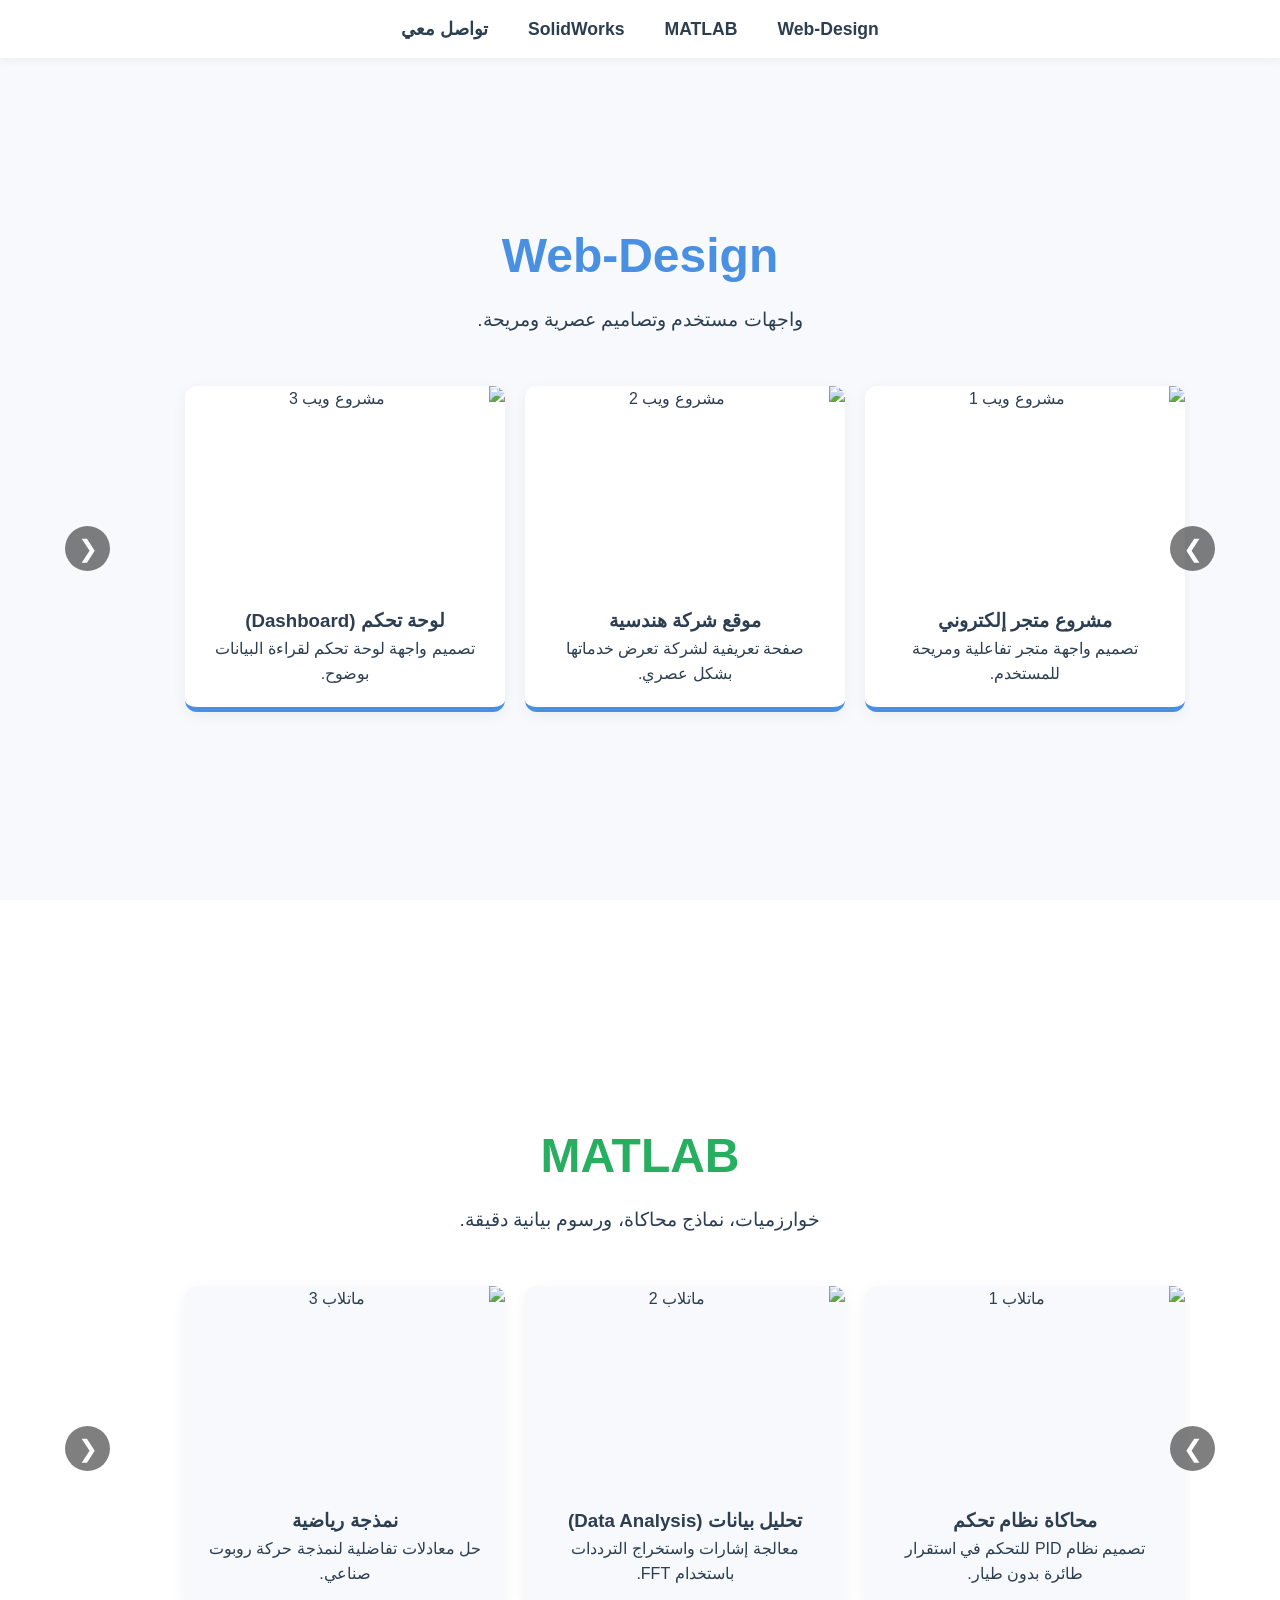
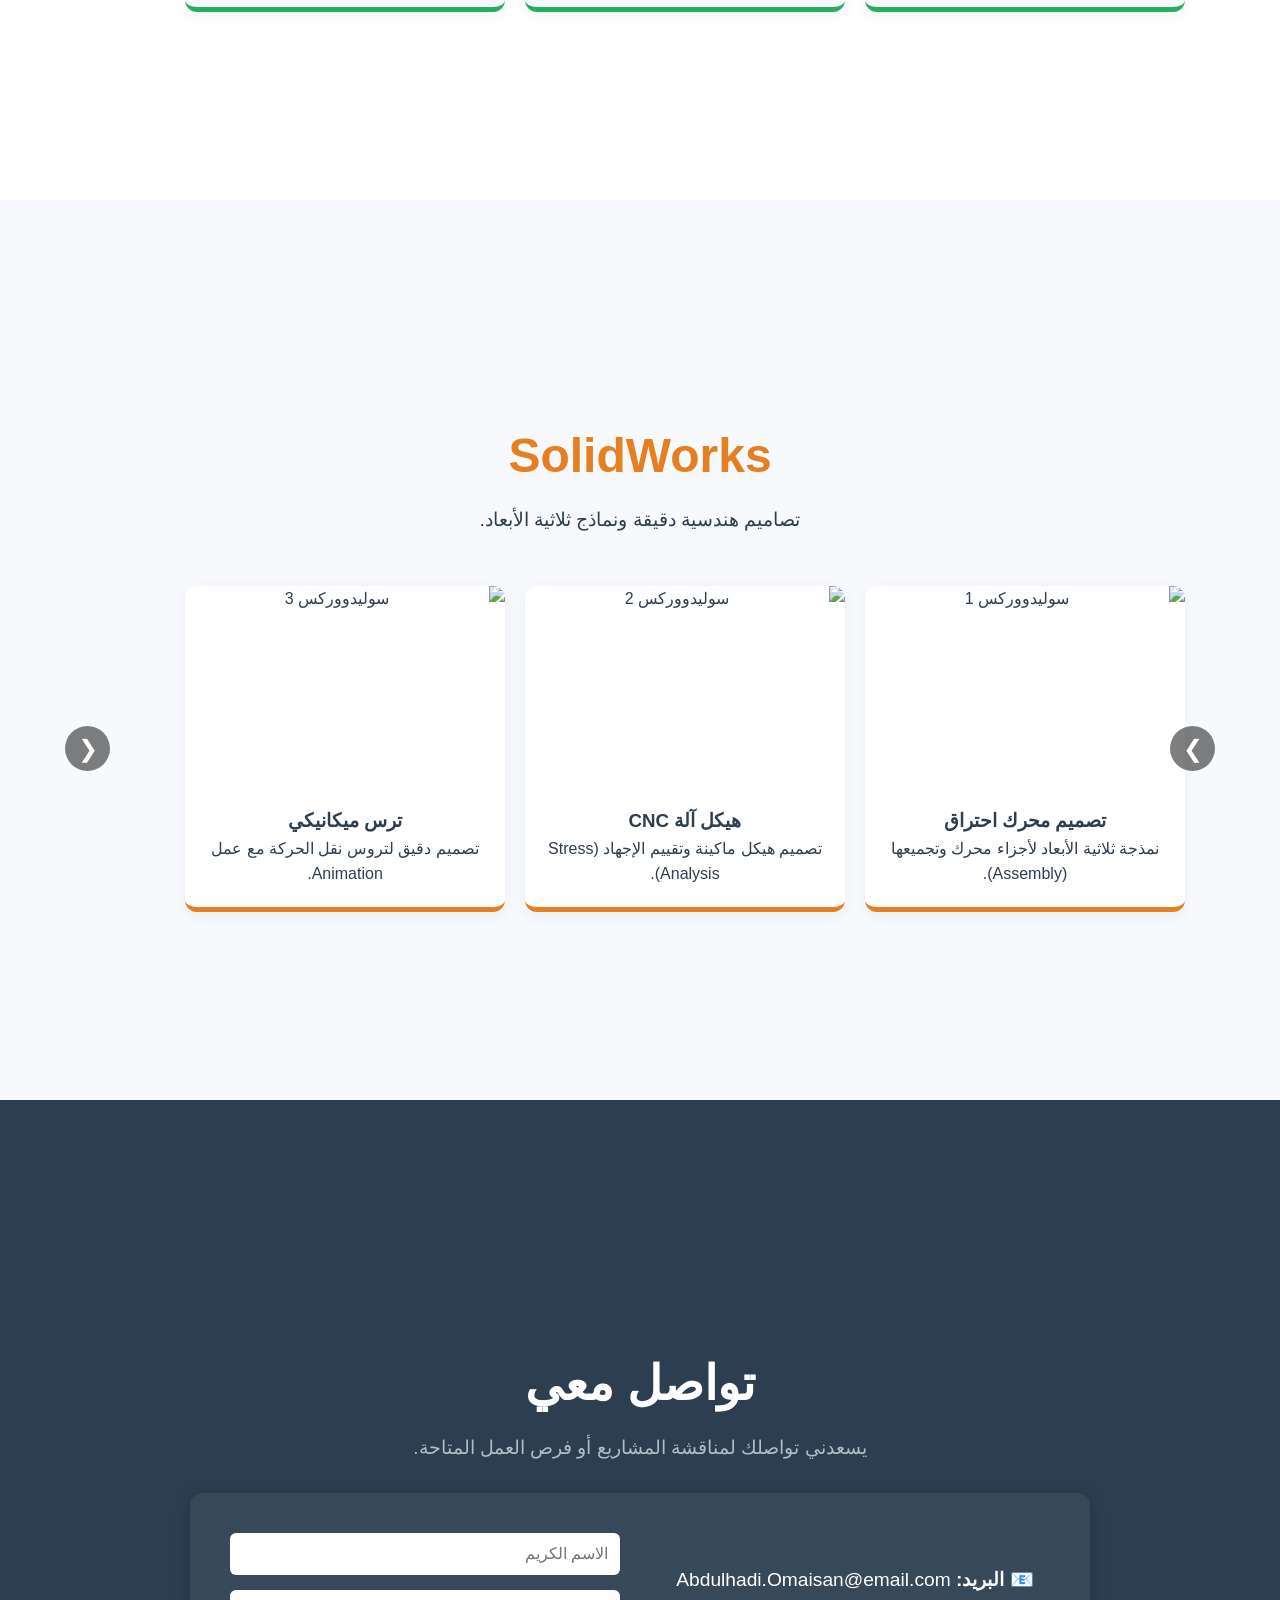
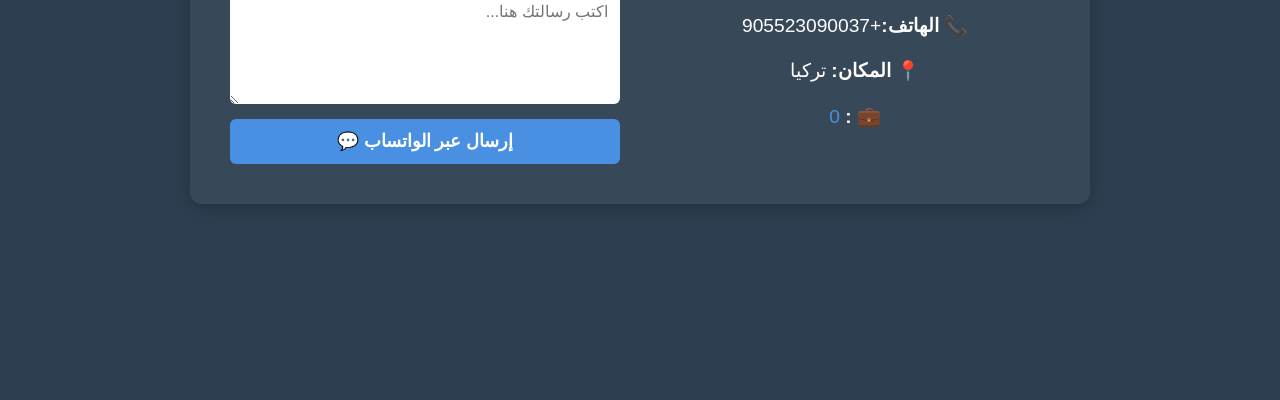
==== index.html @ 1410d6d3 "Update index.html" ====
<!DOCTYPE html>
<html lang="ar" dir="rtl">
<head>
    <meta charset="UTF-8">
    <meta name="viewport" content="width=device-width, initial-scale=1.0">
    <title> Eng.Abdlhadi Omaisan | Portfolio</title>
    <link rel="stylesheet" href="style.css">
</head>
<body>

    <nav>
        <a href="#web-design">Web-Design</a>
        <a href="#matlab">MATLAB</a>
        <a href="#solidworks">SolidWorks</a>
        <a href="#contact">تواصل معي</a>
    </nav>

    <section id="web-design">
        <h2>Web-Design</h2>
        <p class="desc">واجهات مستخدم وتصاميم عصرية ومريحة.</p>
        
        <div class="carousel-wrapper">
            <button class="nav-btn prev-btn">&#10095;</button>
            <div class="carousel-track">
                <div class="card">
                    <img src="https://via.placeholder.com/400x300/4A90E2/FFFFFF?text=Web+Project+1" alt="مشروع ويب 1">
                    <div class="card-content">
                        <h3>مشروع متجر إلكتروني</h3>
                        <p>تصميم واجهة متجر تفاعلية ومريحة للمستخدم.</p>
                    </div>
                </div>
                <div class="card">
                    <img src="https://via.placeholder.com/400x300/4A90E2/FFFFFF?text=Web+Project+2" alt="مشروع ويب 2">
                    <div class="card-content">
                        <h3>موقع شركة هندسية</h3>
                        <p>صفحة تعريفية لشركة تعرض خدماتها بشكل عصري.</p>
                    </div>
                </div>
                <div class="card">
                    <img src="https://via.placeholder.com/400x300/4A90E2/FFFFFF?text=Web+Project+3" alt="مشروع ويب 3">
                    <div class="card-content">
                        <h3>لوحة تحكم (Dashboard)</h3>
                        <p>تصميم واجهة لوحة تحكم لقراءة البيانات بوضوح.</p>
                    </div>
                </div>
            </div>
            <button class="nav-btn next-btn">&#10094;</button>
        </div>
    </section>

    <section id="matlab">
        <h2>MATLAB</h2>
        <p class="desc">خوارزميات، نماذج محاكاة، ورسوم بيانية دقيقة.</p>
        
        <div class="carousel-wrapper">
            <button class="nav-btn prev-btn">&#10095;</button>
            <div class="carousel-track">
                <div class="card">
                    <img src="https://via.placeholder.com/400x300/27AE60/FFFFFF?text=MATLAB+1" alt="ماتلاب 1">
                    <div class="card-content">
                        <h3>محاكاة نظام تحكم</h3>
                        <p>تصميم نظام PID للتحكم في استقرار طائرة بدون طيار.</p>
                    </div>
                </div>
                <div class="card">
                    <img src="https://via.placeholder.com/400x300/27AE60/FFFFFF?text=MATLAB+2" alt="ماتلاب 2">
                    <div class="card-content">
                        <h3>تحليل بيانات (Data Analysis)</h3>
                        <p>معالجة إشارات واستخراج الترددات باستخدام FFT.</p>
                    </div>
                </div>
                <div class="card">
                    <img src="https://via.placeholder.com/400x300/27AE60/FFFFFF?text=MATLAB+3" alt="ماتلاب 3">
                    <div class="card-content">
                        <h3>نمذجة رياضية</h3>
                        <p>حل معادلات تفاضلية لنمذجة حركة روبوت صناعي.</p>
                    </div>
                </div>
            </div>
            <button class="nav-btn next-btn">&#10094;</button>
        </div>
    </section>

    <section id="solidworks">
        <h2>SolidWorks</h2>
        <p class="desc">تصاميم هندسية دقيقة ونماذج ثلاثية الأبعاد.</p>
        
        <div class="carousel-wrapper">
            <button class="nav-btn prev-btn">&#10095;</button>
            <div class="carousel-track">
                <div class="card">
                    <img src="https://via.placeholder.com/400x300/E67E22/FFFFFF?text=SolidWorks+1" alt="سوليدووركس 1">
                    <div class="card-content">
                        <h3>تصميم محرك احتراق</h3>
                        <p>نمذجة ثلاثية الأبعاد لأجزاء محرك وتجميعها (Assembly).</p>
                    </div>
                </div>
                <div class="card">
                    <img src="https://via.placeholder.com/400x300/E67E22/FFFFFF?text=SolidWorks+2" alt="سوليدووركس 2">
                    <div class="card-content">
                        <h3>هيكل آلة CNC</h3>
                        <p>تصميم هيكل ماكينة وتقييم الإجهاد (Stress Analysis).</p>
                    </div>
                </div>
                <div class="card">
                    <img src="https://via.placeholder.com/400x300/E67E22/FFFFFF?text=SolidWorks+3" alt="سوليدووركس 3">
                    <div class="card-content">
                        <h3>ترس ميكانيكي</h3>
                        <p>تصميم دقيق لتروس نقل الحركة مع عمل Animation.</p>
                    </div>
                </div>
            </div>
            <button class="nav-btn next-btn">&#10094;</button>
        </div>
    </section>

    <section id="contact">
        <h2>تواصل معي</h2>
        <p class="desc">يسعدني تواصلك لمناقشة المشاريع أو فرص العمل المتاحة.</p>
        
        <div class="contact-container">
            <div class="contact-info">
                <p>📧 <strong>البريد:</strong> Abdulhadi.Omaisan@email.com</p>
                <p>📞 <strong>الهاتف:</strong>+905523090037</p>
                <p>📍 <strong>المكان:</strong> تركيا </p>
                <p>💼 <strong> :</strong> <a href="#" style="color: #4A90E2; text-decoration: none;"> 0</a></p>
            </div>
    
            <form class="contact-form" id="whatsapp-form">
    <input type="text" id="sender-name" placeholder="الاسم الكريم" required>
    <textarea id="sender-message" placeholder="اكتب رسالتك هنا..." rows="5" required></textarea>
    <button type="submit">إرسال عبر الواتساب 💬</button>
</form>
            
        </div>
    </section>

    <script src="script.js"></script>
</body>
</html>
---- style.css ----
/* =========================================
   1. الألوان والإعدادات الأساسية
   ========================================= */
   :root {
    --bg-color: #F7F9FC;
    --text-color: #2C3E50;
    --web-color: #4A90E2;
    --matlab-color: #27AE60;
    --solid-color: #E67E22;
}

* {
    box-sizing: border-box;
    margin: 0;
    padding: 0;
    scroll-behavior: smooth;
}

body {
    font-family: 'Segoe UI', Tahoma, Geneva, Verdana, sans-serif;
    background-color: var(--bg-color);
    color: var(--text-color);
    line-height: 1.6;
}

/* =========================================
   2. شريط التنقل (Navigation)
   ========================================= */
nav {
    position: fixed;
    top: 0;
    width: 100%;
    background-color: #ffffff;
    box-shadow: 0 2px 10px rgba(0,0,0,0.05);
    display: flex;
    justify-content: center;
    padding: 15px 0;
    z-index: 1000;
}

nav a {
    text-decoration: none;
    color: var(--text-color);
    margin: 0 20px;
    font-weight: bold;
    font-size: 1.1rem;
    transition: color 0.3s ease;
}

nav a:hover { color: var(--web-color); }

/* =========================================
   3. إعداد الطبقات (Sections)
   ========================================= */
section {
    min-height: 100vh;
    padding: 100px 20px 50px;
    display: flex;
    flex-direction: column;
    align-items: center;
    justify-content: center;
    text-align: center;
}

section p.desc {
    font-size: 1.2rem;
    max-width: 600px;
    margin-bottom: 30px;
}

/* تخصيص ألوان كل طبقة */
#web-design h2 { color: var(--web-color); font-size: 3rem; margin-bottom: 10px;}
#matlab { background-color: #ffffff; } 
#matlab h2 { color: var(--matlab-color); font-size: 3rem; margin-bottom: 10px;}
#solidworks h2 { color: var(--solid-color); font-size: 3rem; margin-bottom: 10px;}

/* =========================================
   4. إعداد شريط التمرير والأسهم (Carousel)
   ========================================= */
.carousel-wrapper {
    position: relative;
    max-width: 1100px;
    width: 100%;
    display: flex;
    align-items: center;
}

.carousel-track {
    display: flex;
    gap: 20px;
    overflow-x: auto;
    scroll-snap-type: x mandatory;
    padding: 20px 5px;
    width: 100%;
    scrollbar-width: none; 
}
.carousel-track::-webkit-scrollbar {
    display: none;
}

.card {
    background: #ffffff;
    border-radius: 12px;
    width: 320px;
    flex: 0 0 auto; 
    scroll-snap-align: center; 
    box-shadow: 0 4px 15px rgba(0,0,0,0.05);
    transition: transform 0.3s ease, box-shadow 0.3s ease;
    overflow: hidden; 
    border-bottom: 5px solid #ccc;
}

.card:hover {
    transform: translateY(-8px);
    box-shadow: 0 8px 25px rgba(0,0,0,0.1);
}

.card img {
    width: 100%;
    height: 200px;
    object-fit: cover; 
    display: block;
}

.card-content {
    padding: 20px;
}

#web-design .card { border-bottom-color: var(--web-color); }
#matlab .card { background-color: var(--bg-color); border-bottom-color: var(--matlab-color); }
#solidworks .card { border-bottom-color: var(--solid-color); }

/* تنسيق أزرار الأسهم */
.nav-btn {
    background-color: rgba(0, 0, 0, 0.5);
    color: white;
    border: none;
    border-radius: 50%;
    width: 45px;
    height: 45px;
    font-size: 1.5rem;
    cursor: pointer;
    position: absolute;
    z-index: 10;
    display: flex;
    justify-content: center;
    align-items: center;
    transition: background 0.3s;
}

.nav-btn:hover { background-color: rgba(0, 0, 0, 0.8); }

.prev-btn { right: -25px; } 
.next-btn { left: -25px; } 

/* =========================================
   5. التجاوب مع الشاشات (Responsive)
   ========================================= */
@media (max-width: 1024px) {
    .prev-btn { right: 0px; }
    .next-btn { left: 0px; }
}

@media (max-width: 767px) {
    nav { padding: 10px 0; flex-wrap: wrap; }
    nav a { margin: 5px 10px; font-size: 0.95rem; }
    section { padding: 110px 15px 40px; }
    h2 { font-size: 2rem !important; }
    .card { width: 280px; } 
    .contact-container {
        padding: 20px;
        gap: 20px;
    }
}

/* =========================================
   6. قسم التواصل (Contact)
   ========================================= */
   #contact {
    background-color: var(--text-color); /* استخدام اللون الكحلي الداكن للخلفية */
    color: #ffffff;
}

#contact h2 {
    color: #ffffff;
    font-size: 3rem;
    margin-bottom: 10px;
}

#contact p.desc {
    color: #B0BEC5; /* لون رمادي فاتح للوصف */
}

.contact-container {
    display: flex;
    gap: 40px;
    max-width: 900px;
    width: 100%;
    background: rgba(255, 255, 255, 0.05); /* شفافية خفيفة تعطي لمسة زجاجية */
    padding: 40px;
    border-radius: 12px;
    flex-wrap: wrap; /* للسماح بالنزول لسطر جديد في الشاشات الصغيرة */
    box-shadow: 0 4px 15px rgba(0,0,0,0.2);
}

.contact-info {
    flex: 1;
    min-width: 250px;
    display: flex;
    flex-direction: column;
    justify-content: center;
    gap: 15px;
    font-size: 1.2rem;
}

.contact-form {
    flex: 1;
    min-width: 280px;
    display: flex;
    flex-direction: column;
    gap: 15px;
}

.contact-form input,
.contact-form textarea {
    width: 100%;
    padding: 12px;
    border: none;
    border-radius: 6px;
    font-family: inherit;
    font-size: 1rem;
    background-color: #ffffff;
    color: var(--text-color);
}

.contact-form input:focus,
.contact-form textarea:focus {
    outline: 2px solid var(--web-color);
}

.contact-form button {
    background-color: var(--web-color);
    color: #fff;
    border: none;
    padding: 12px;
    font-size: 1.1rem;
    font-weight: bold;
    border-radius: 6px;
    cursor: pointer;
    transition: background 0.3s ease, transform 0.2s ease;
}

.contact-form button:hover {
    background-color: #357ABD; /* أزرق أغمق عند التأشير */
    transform: translateY(-2px);
}
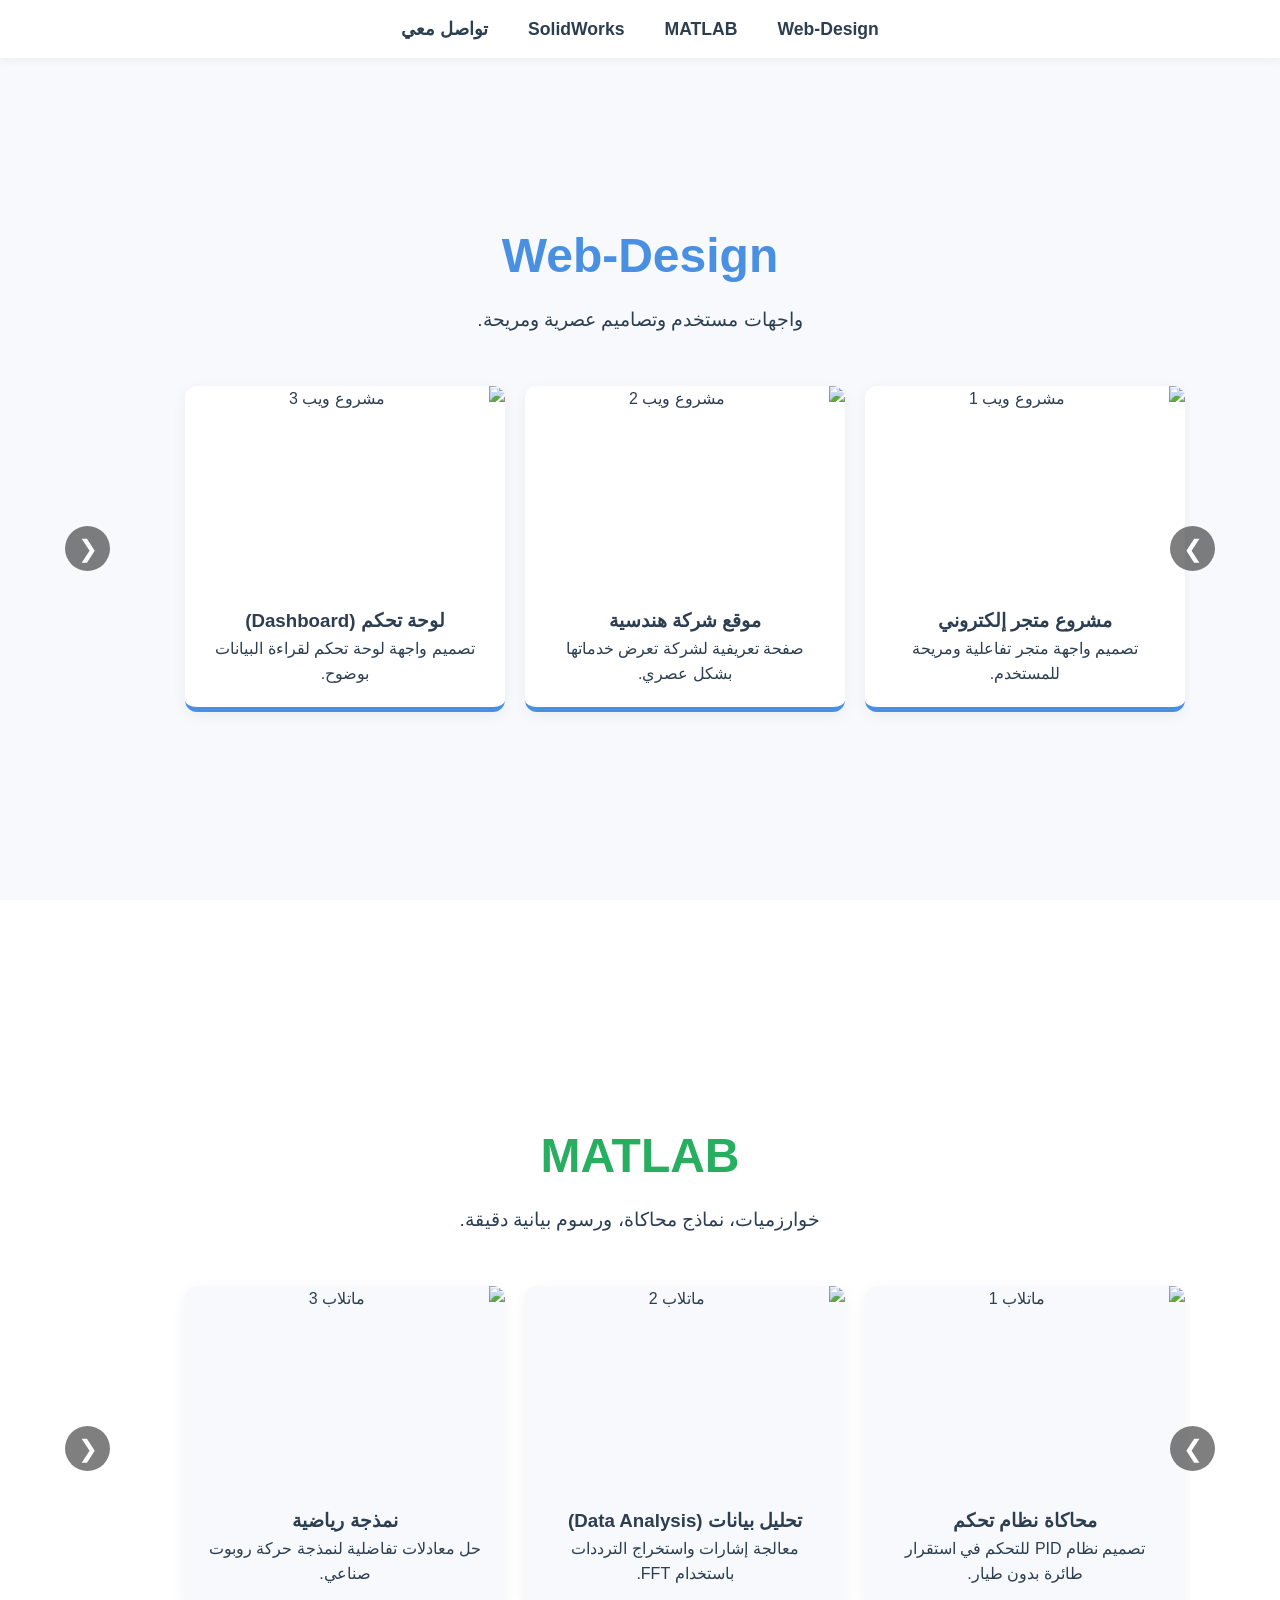
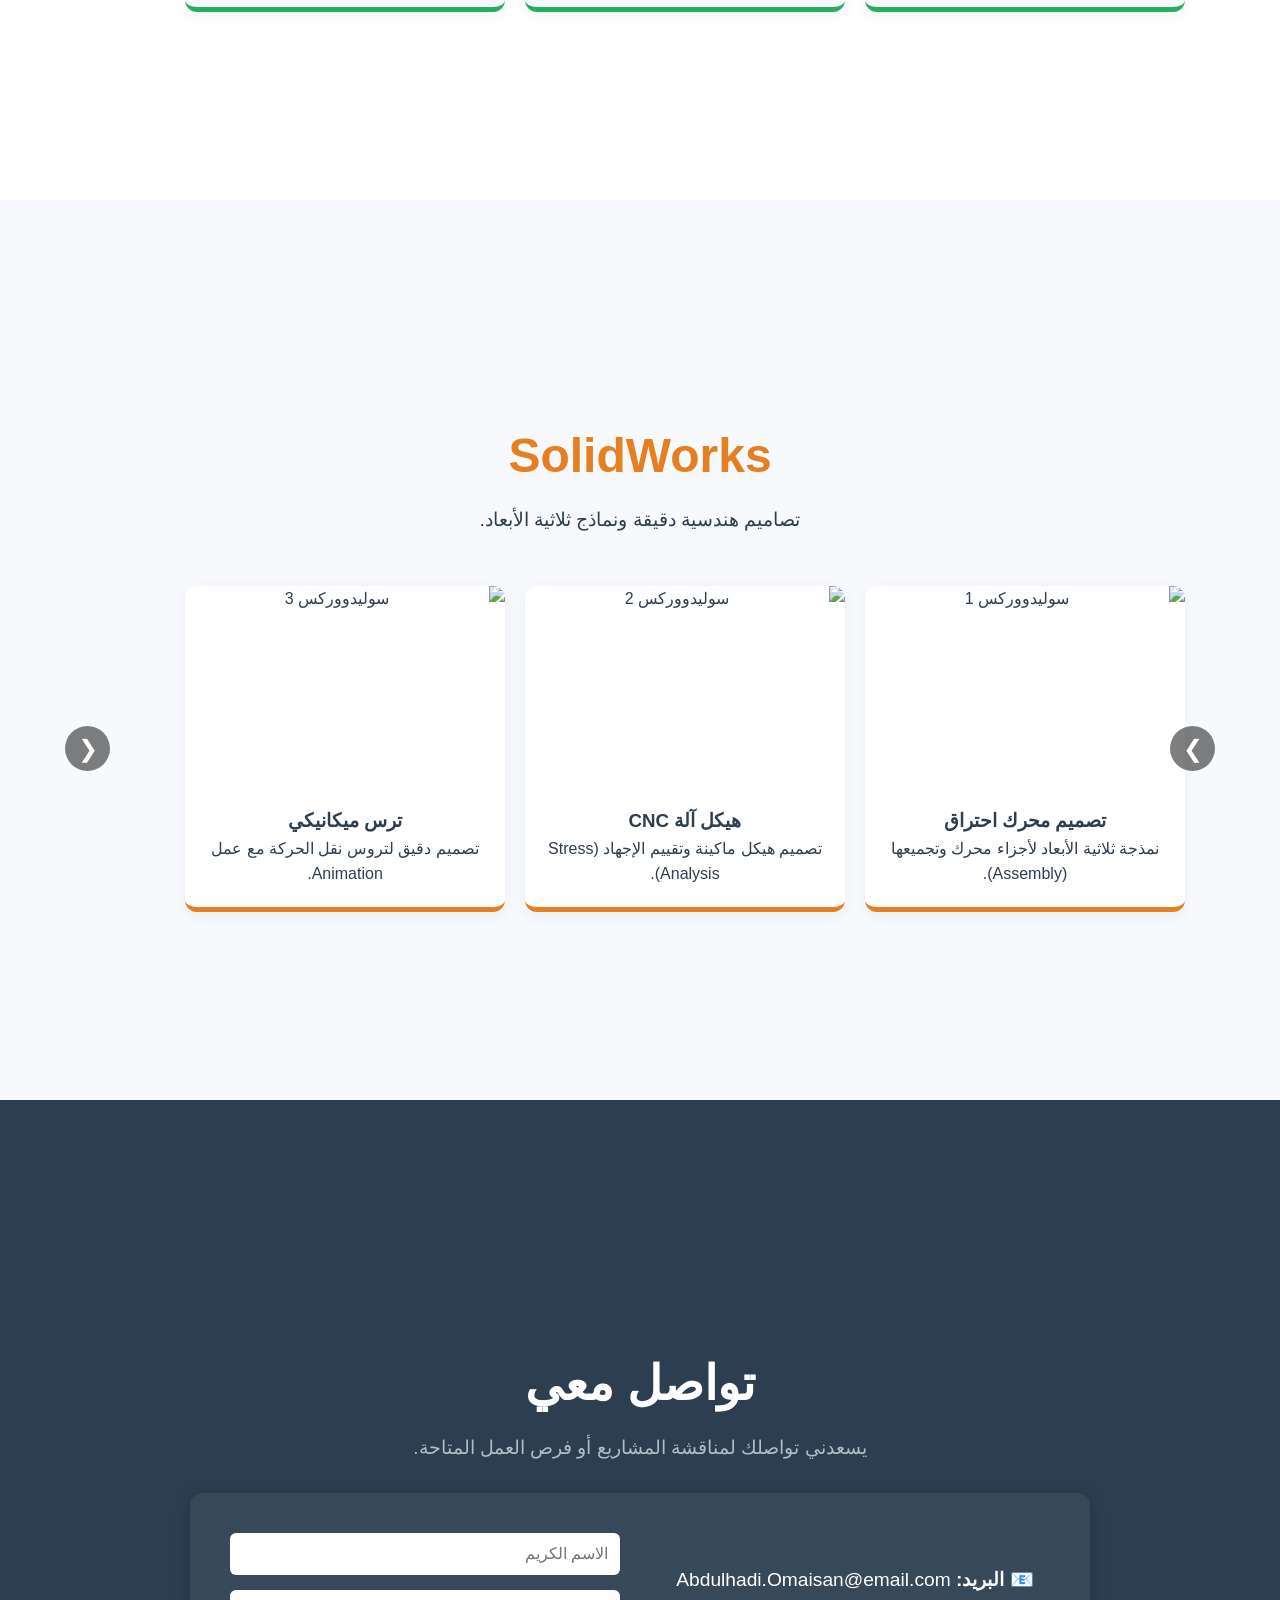
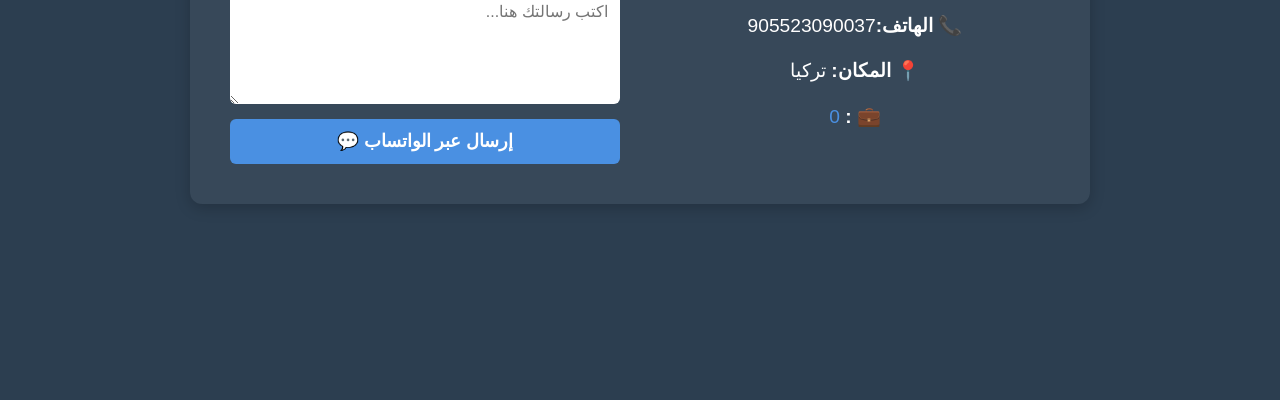
==== commit 573d02fc: "Update index.html" ====
--- a/index.html
+++ b/index.html
@@ -121,7 +121,7 @@
         <div class="contact-container">
             <div class="contact-info">
                 <p>📧 <strong>البريد:</strong> Abdulhadi.Omaisan@email.com</p>
-                <p>📞 <strong>الهاتف:</strong>+905523090037</p>
+                <p>📞 <strong>الهاتف:</strong>905523090037</p>
                 <p>📍 <strong>المكان:</strong> تركيا </p>
                 <p>💼 <strong> :</strong> <a href="#" style="color: #4A90E2; text-decoration: none;"> 0</a></p>
             </div>
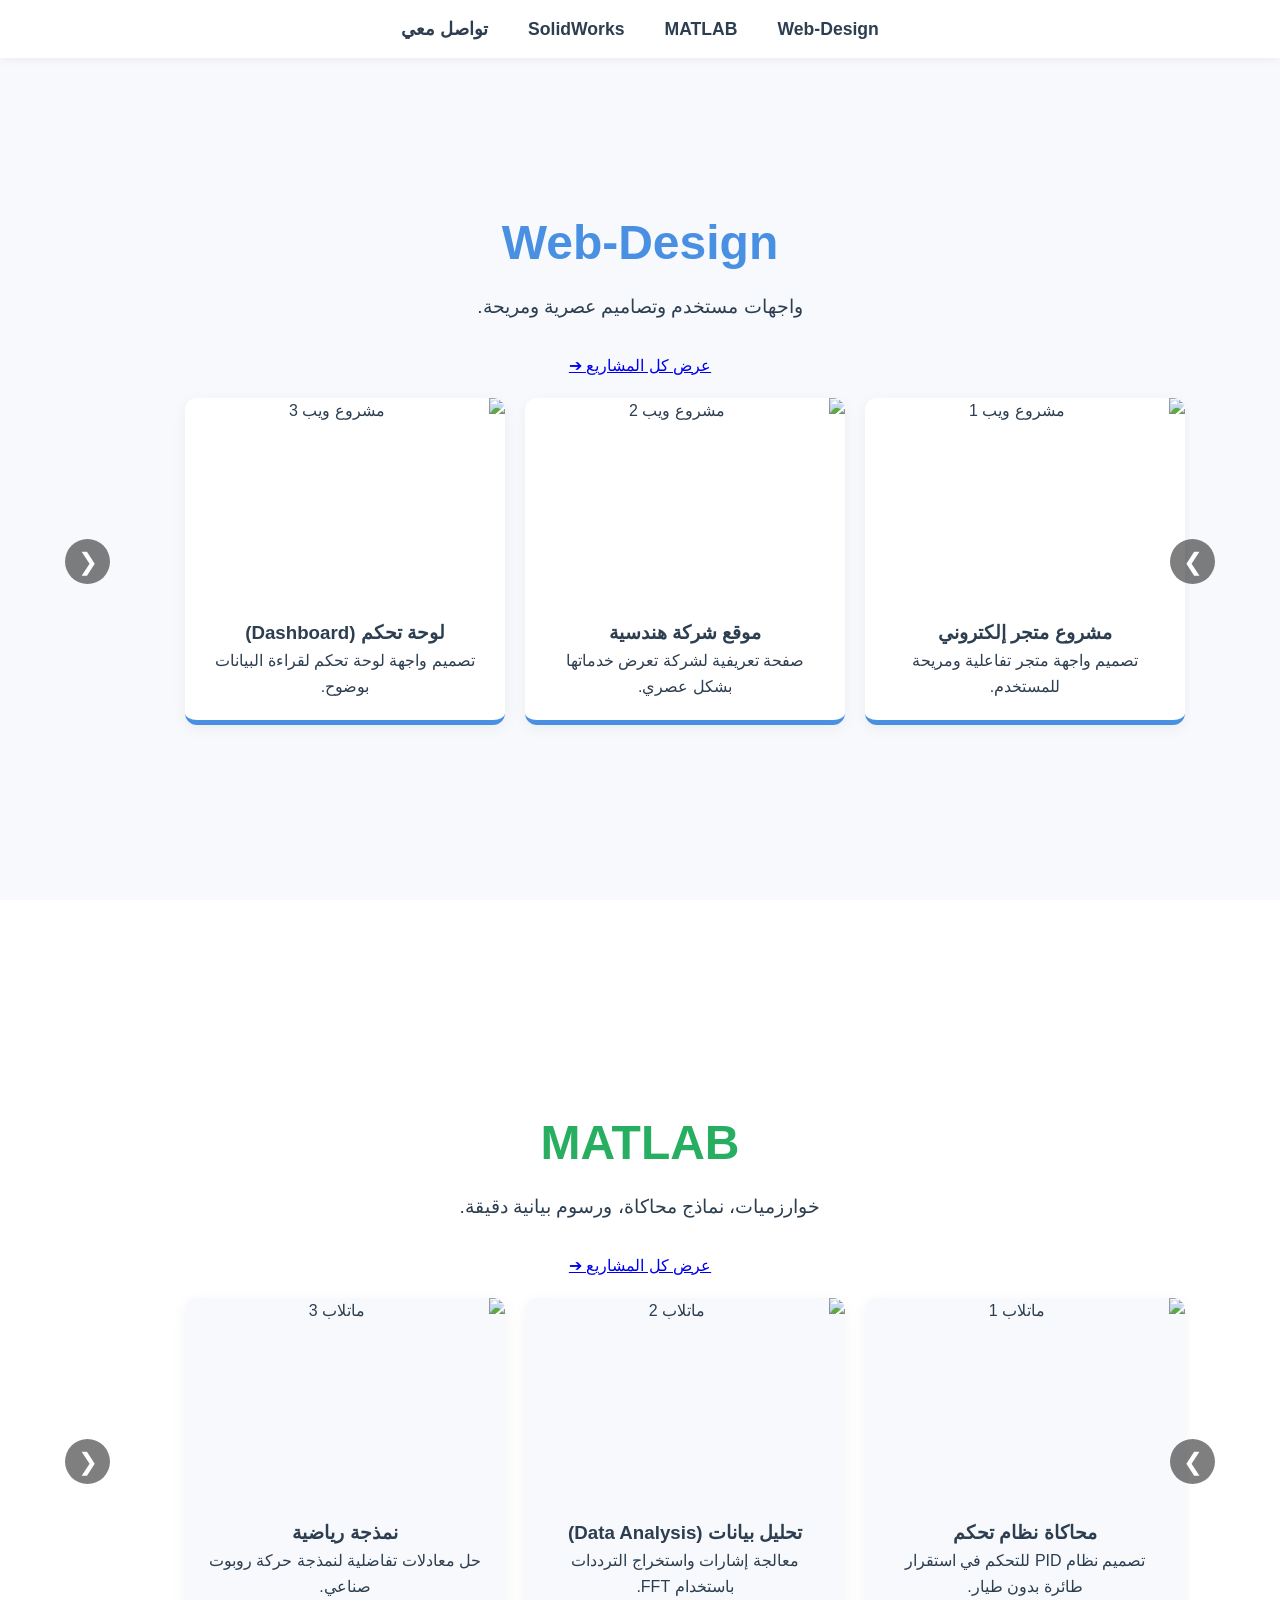
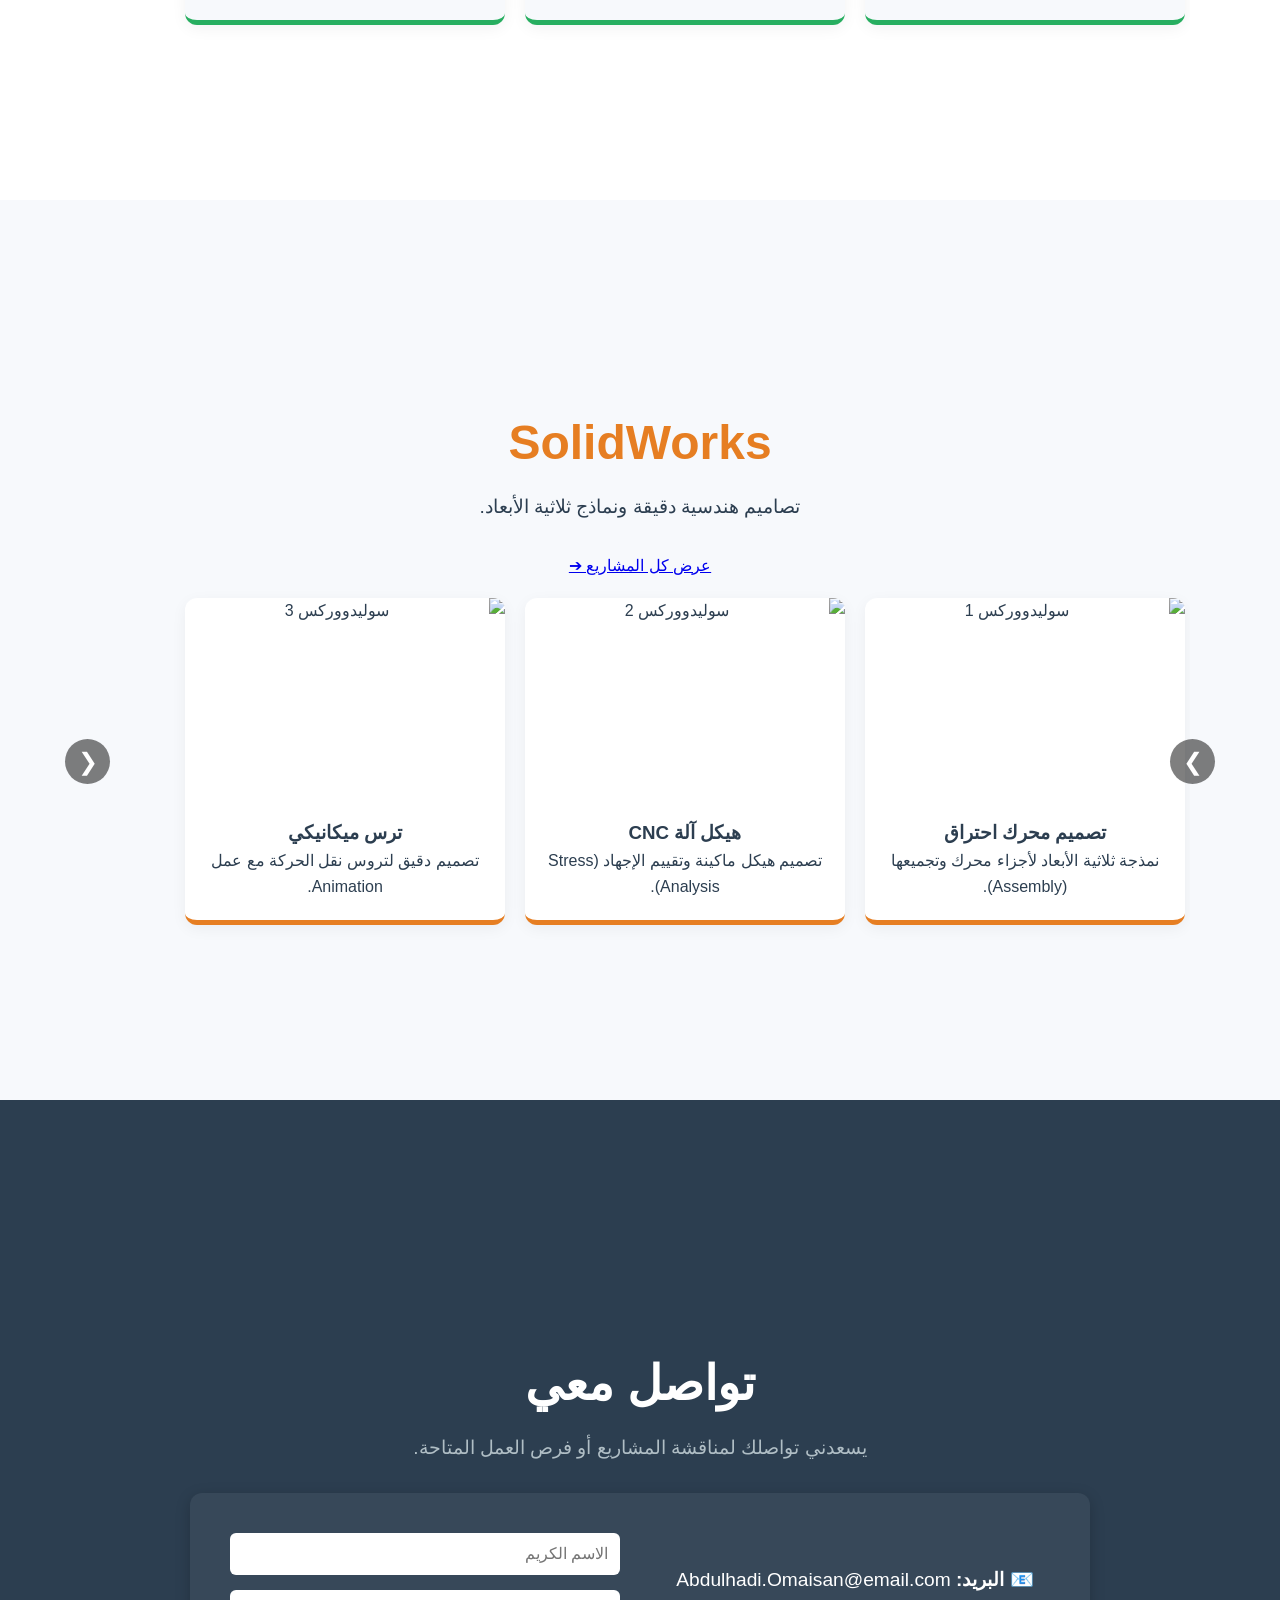
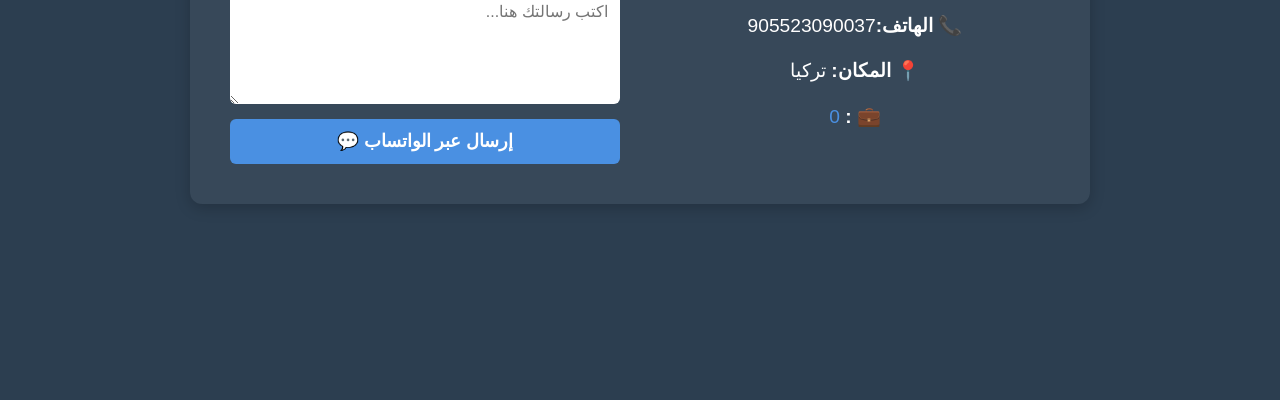
==== commit 77f88f33: "Update index.html" ====
--- a/index.html
+++ b/index.html
@@ -18,6 +18,10 @@
     <section id="web-design">
         <h2>Web-Design</h2>
         <p class="desc">واجهات مستخدم وتصاميم عصرية ومريحة.</p>
+
+        <div class="btn-container">
+            <a href="web-projects.html" class="view-all-btn">عرض كل المشاريع ➔</a>
+        </div>
         
         <div class="carousel-wrapper">
             <button class="nav-btn prev-btn">&#10095;</button>
@@ -51,6 +55,10 @@
     <section id="matlab">
         <h2>MATLAB</h2>
         <p class="desc">خوارزميات، نماذج محاكاة، ورسوم بيانية دقيقة.</p>
+
+        <div class="btn-container">
+            <a href="matlab-projects.html" class="view-all-btn">عرض كل المشاريع ➔</a>
+        </div>
         
         <div class="carousel-wrapper">
             <button class="nav-btn prev-btn">&#10095;</button>
@@ -84,6 +92,10 @@
     <section id="solidworks">
         <h2>SolidWorks</h2>
         <p class="desc">تصاميم هندسية دقيقة ونماذج ثلاثية الأبعاد.</p>
+
+        <div class="btn-container">
+            <a href="solidworks-projects.html" class="view-all-btn">عرض كل المشاريع ➔</a>
+        </div>
         
         <div class="carousel-wrapper">
             <button class="nav-btn prev-btn">&#10095;</button>
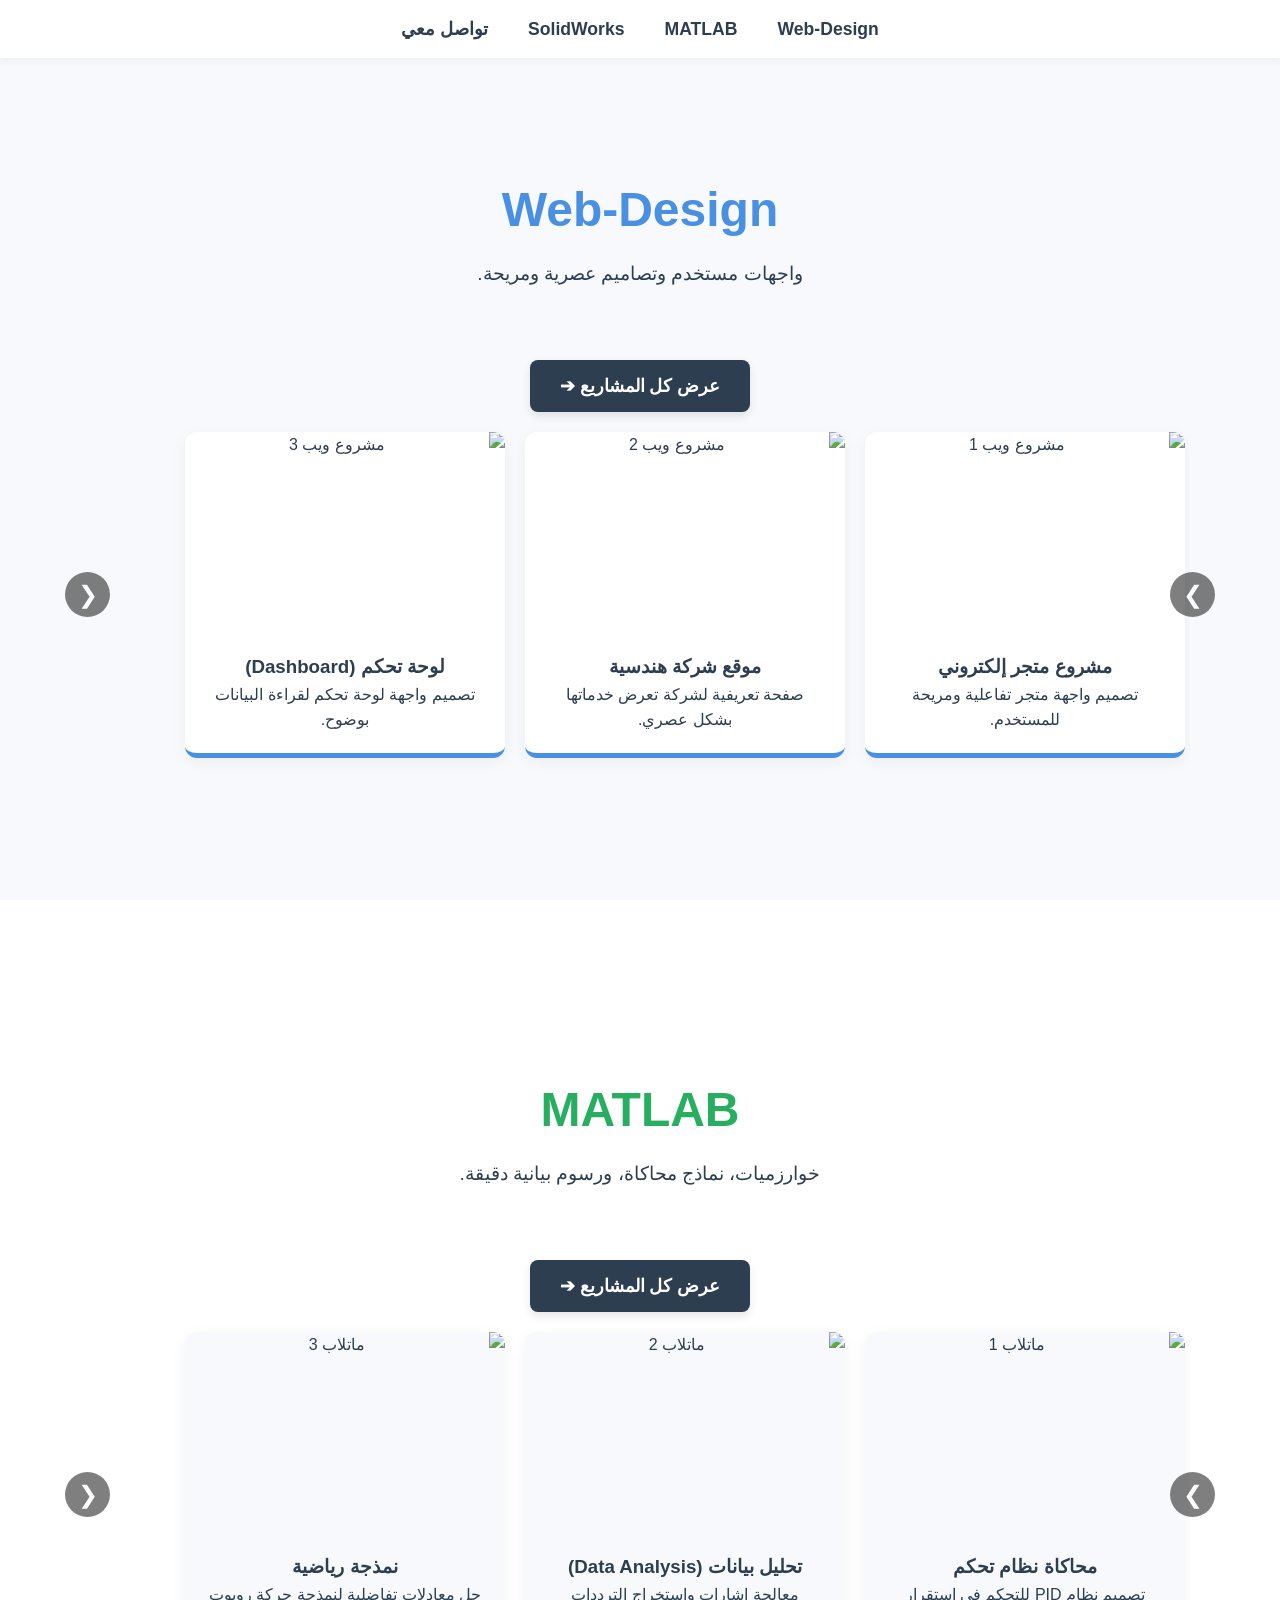
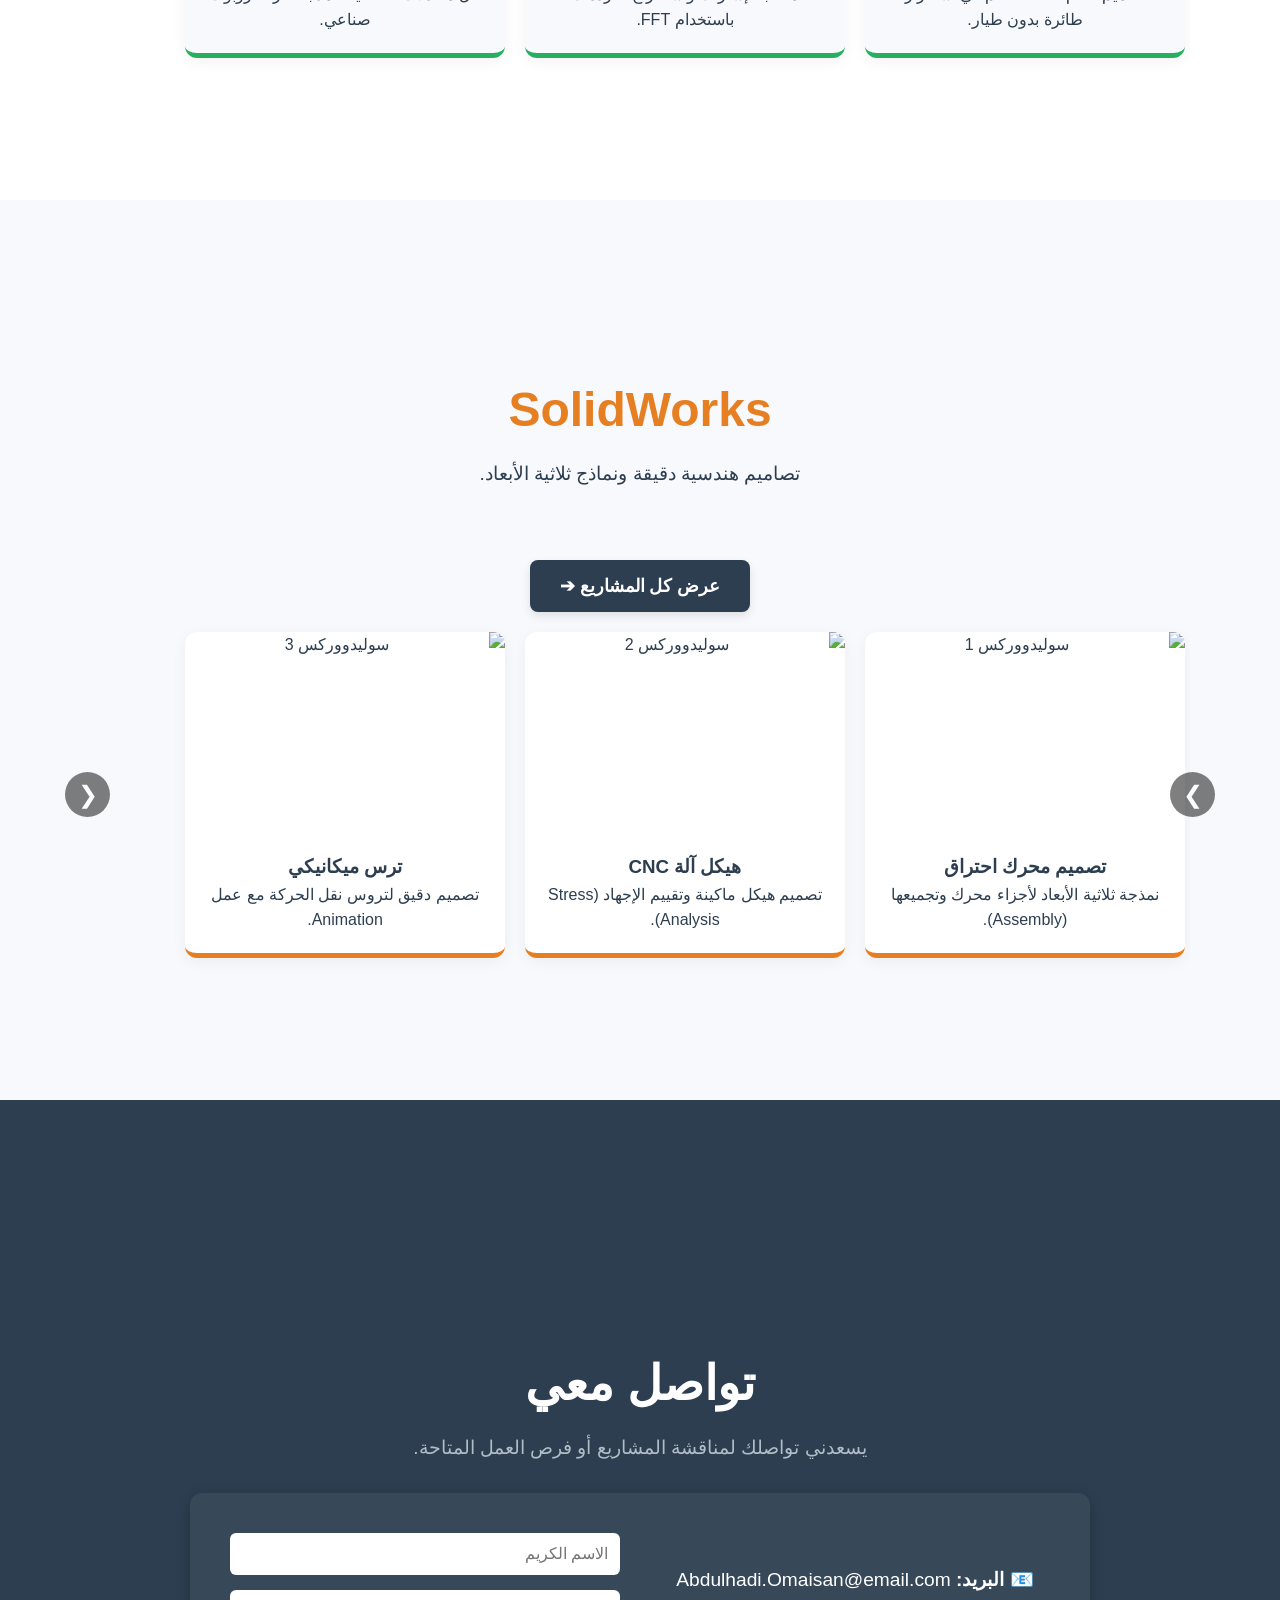
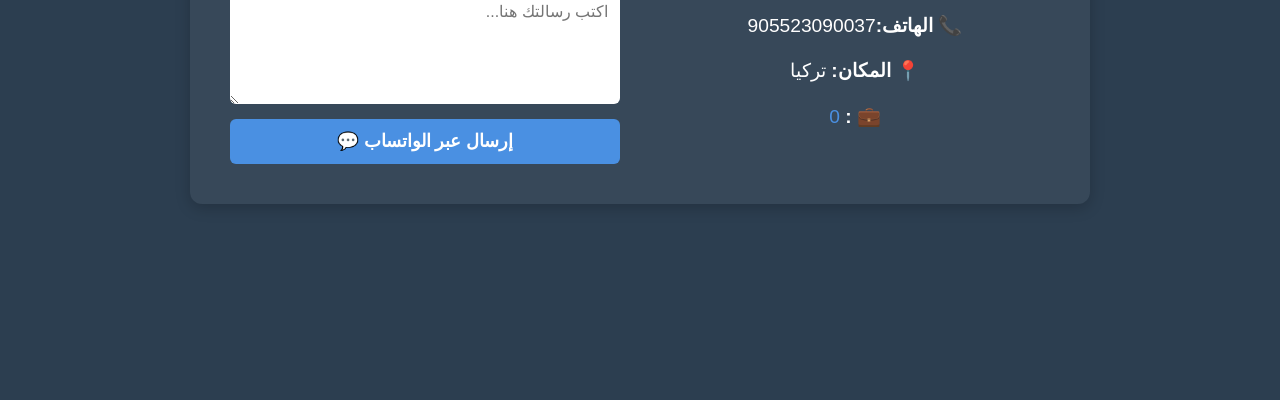
==== commit 4c9e302f: "Update index.html" ====
--- a/index.html
+++ b/index.html
@@ -27,21 +27,21 @@
             <button class="nav-btn prev-btn">&#10095;</button>
             <div class="carousel-track">
                 <div class="card">
-                    <img src="https://via.placeholder.com/400x300/4A90E2/FFFFFF?text=Web+Project+1" alt="مشروع ويب 1">
+                    <img src="img/web1-main.jpg" alt="مشروع ويب 1">
                     <div class="card-content">
                         <h3>مشروع متجر إلكتروني</h3>
                         <p>تصميم واجهة متجر تفاعلية ومريحة للمستخدم.</p>
                     </div>
                 </div>
                 <div class="card">
-                    <img src="https://via.placeholder.com/400x300/4A90E2/FFFFFF?text=Web+Project+2" alt="مشروع ويب 2">
+                    <img src="img/web1-main.jpg" alt="مشروع ويب 2">
                     <div class="card-content">
                         <h3>موقع شركة هندسية</h3>
                         <p>صفحة تعريفية لشركة تعرض خدماتها بشكل عصري.</p>
                     </div>
                 </div>
                 <div class="card">
-                    <img src="https://via.placeholder.com/400x300/4A90E2/FFFFFF?text=Web+Project+3" alt="مشروع ويب 3">
+                    <img src="img/web1-main.jpg" alt="مشروع ويب 3">
                     <div class="card-content">
                         <h3>لوحة تحكم (Dashboard)</h3>
                         <p>تصميم واجهة لوحة تحكم لقراءة البيانات بوضوح.</p>
@@ -64,21 +64,21 @@
             <button class="nav-btn prev-btn">&#10095;</button>
             <div class="carousel-track">
                 <div class="card">
-                    <img src="https://via.placeholder.com/400x300/27AE60/FFFFFF?text=MATLAB+1" alt="ماتلاب 1">
+                    <img src="img/web1-main.jpg" alt="ماتلاب 1">
                     <div class="card-content">
                         <h3>محاكاة نظام تحكم</h3>
                         <p>تصميم نظام PID للتحكم في استقرار طائرة بدون طيار.</p>
                     </div>
                 </div>
                 <div class="card">
-                    <img src="https://via.placeholder.com/400x300/27AE60/FFFFFF?text=MATLAB+2" alt="ماتلاب 2">
+                    <img src="img/web1-main.jpg" alt="ماتلاب 2">
                     <div class="card-content">
                         <h3>تحليل بيانات (Data Analysis)</h3>
                         <p>معالجة إشارات واستخراج الترددات باستخدام FFT.</p>
                     </div>
                 </div>
                 <div class="card">
-                    <img src="https://via.placeholder.com/400x300/27AE60/FFFFFF?text=MATLAB+3" alt="ماتلاب 3">
+                    <img src="img/web1-main.jpg" alt="ماتلاب 3">
                     <div class="card-content">
                         <h3>نمذجة رياضية</h3>
                         <p>حل معادلات تفاضلية لنمذجة حركة روبوت صناعي.</p>
@@ -101,21 +101,21 @@
             <button class="nav-btn prev-btn">&#10095;</button>
             <div class="carousel-track">
                 <div class="card">
-                    <img src="https://via.placeholder.com/400x300/E67E22/FFFFFF?text=SolidWorks+1" alt="سوليدووركس 1">
+                    <img src="img/web1-main.jpg" alt="سوليدووركس 1">
                     <div class="card-content">
                         <h3>تصميم محرك احتراق</h3>
                         <p>نمذجة ثلاثية الأبعاد لأجزاء محرك وتجميعها (Assembly).</p>
                     </div>
                 </div>
                 <div class="card">
-                    <img src="https://via.placeholder.com/400x300/E67E22/FFFFFF?text=SolidWorks+2" alt="سوليدووركس 2">
+                    <img src="img/web1-main.jpg" alt="سوليدووركس 2">
                     <div class="card-content">
                         <h3>هيكل آلة CNC</h3>
                         <p>تصميم هيكل ماكينة وتقييم الإجهاد (Stress Analysis).</p>
                     </div>
                 </div>
                 <div class="card">
-                    <img src="https://via.placeholder.com/400x300/E67E22/FFFFFF?text=SolidWorks+3" alt="سوليدووركس 3">
+                    <img src="img/web1-main.jpg" alt="سوليدووركس 3">
                     <div class="card-content">
                         <h3>ترس ميكانيكي</h3>
                         <p>تصميم دقيق لتروس نقل الحركة مع عمل Animation.</p>
--- a/style.css
+++ b/style.css
@@ -253,4 +253,41 @@
 .contact-form button:hover {
     background-color: #357ABD; /* أزرق أغمق عند التأشير */
     transform: translateY(-2px);
-}+}
+
+
+/* =========================================
+   7. أزرار عرض المزيد
+   ========================================= */
+.btn-container {
+    width: 100%;
+    display: flex;
+    justify-content: center;
+    margin-top: 40px;
+}
+
+.view-all-btn {
+    display: inline-block;
+    background-color: var(--text-color);
+    color: #ffffff;
+    text-decoration: none;
+    padding: 12px 30px;
+    font-size: 1.1rem;
+    font-weight: bold;
+    border-radius: 8px;
+    transition: all 0.3s ease;
+    box-shadow: 0 4px 10px rgba(0,0,0,0.1);
+}
+
+.view-all-btn:hover {
+    background-color: var(--web-color); /* سيتغير للون القسم */
+    transform: translateY(-3px);
+    box-shadow: 0 6px 15px rgba(0,0,0,0.2);
+}
+
+/* لجعل البطاقات قابلة للنقر */
+.card-link {
+    text-decoration: none;
+    color: inherit;
+    display: block; /* لجعل الرابط يغطي البطاقة بالكامل */
+}
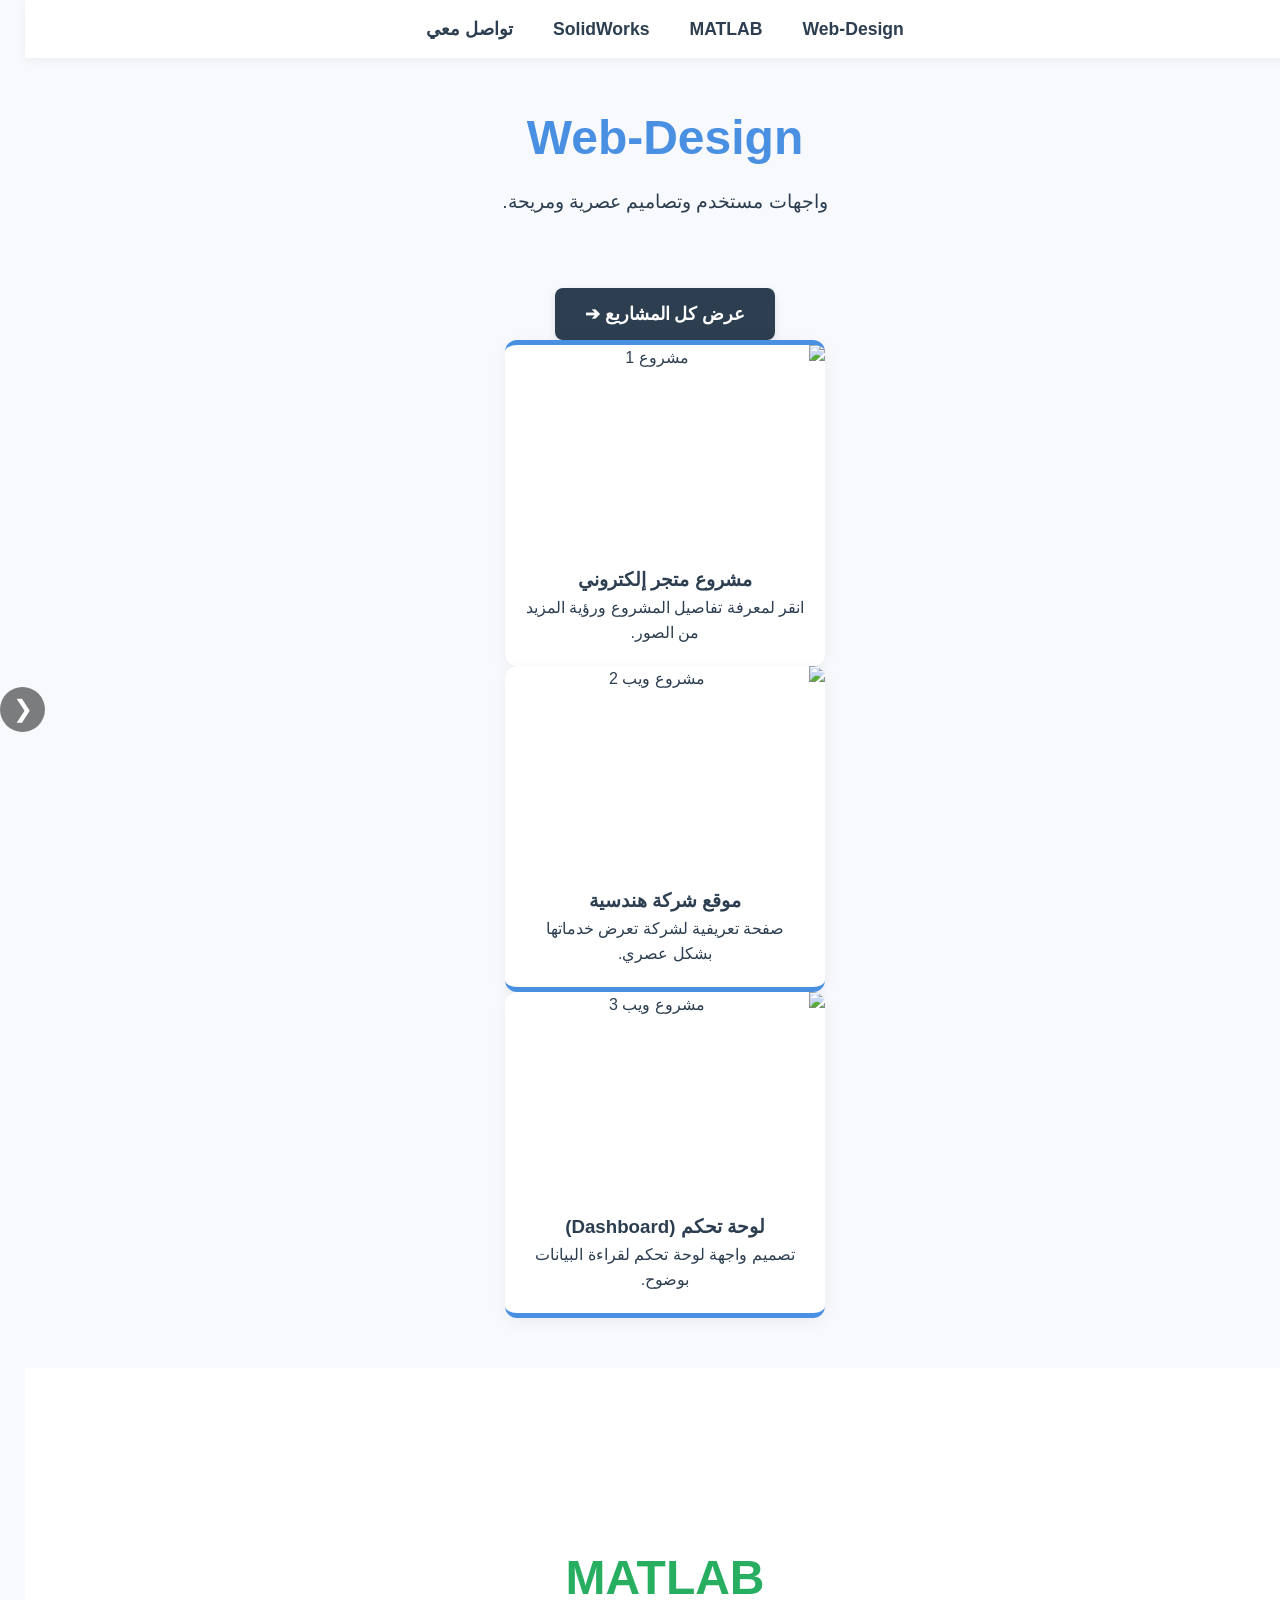
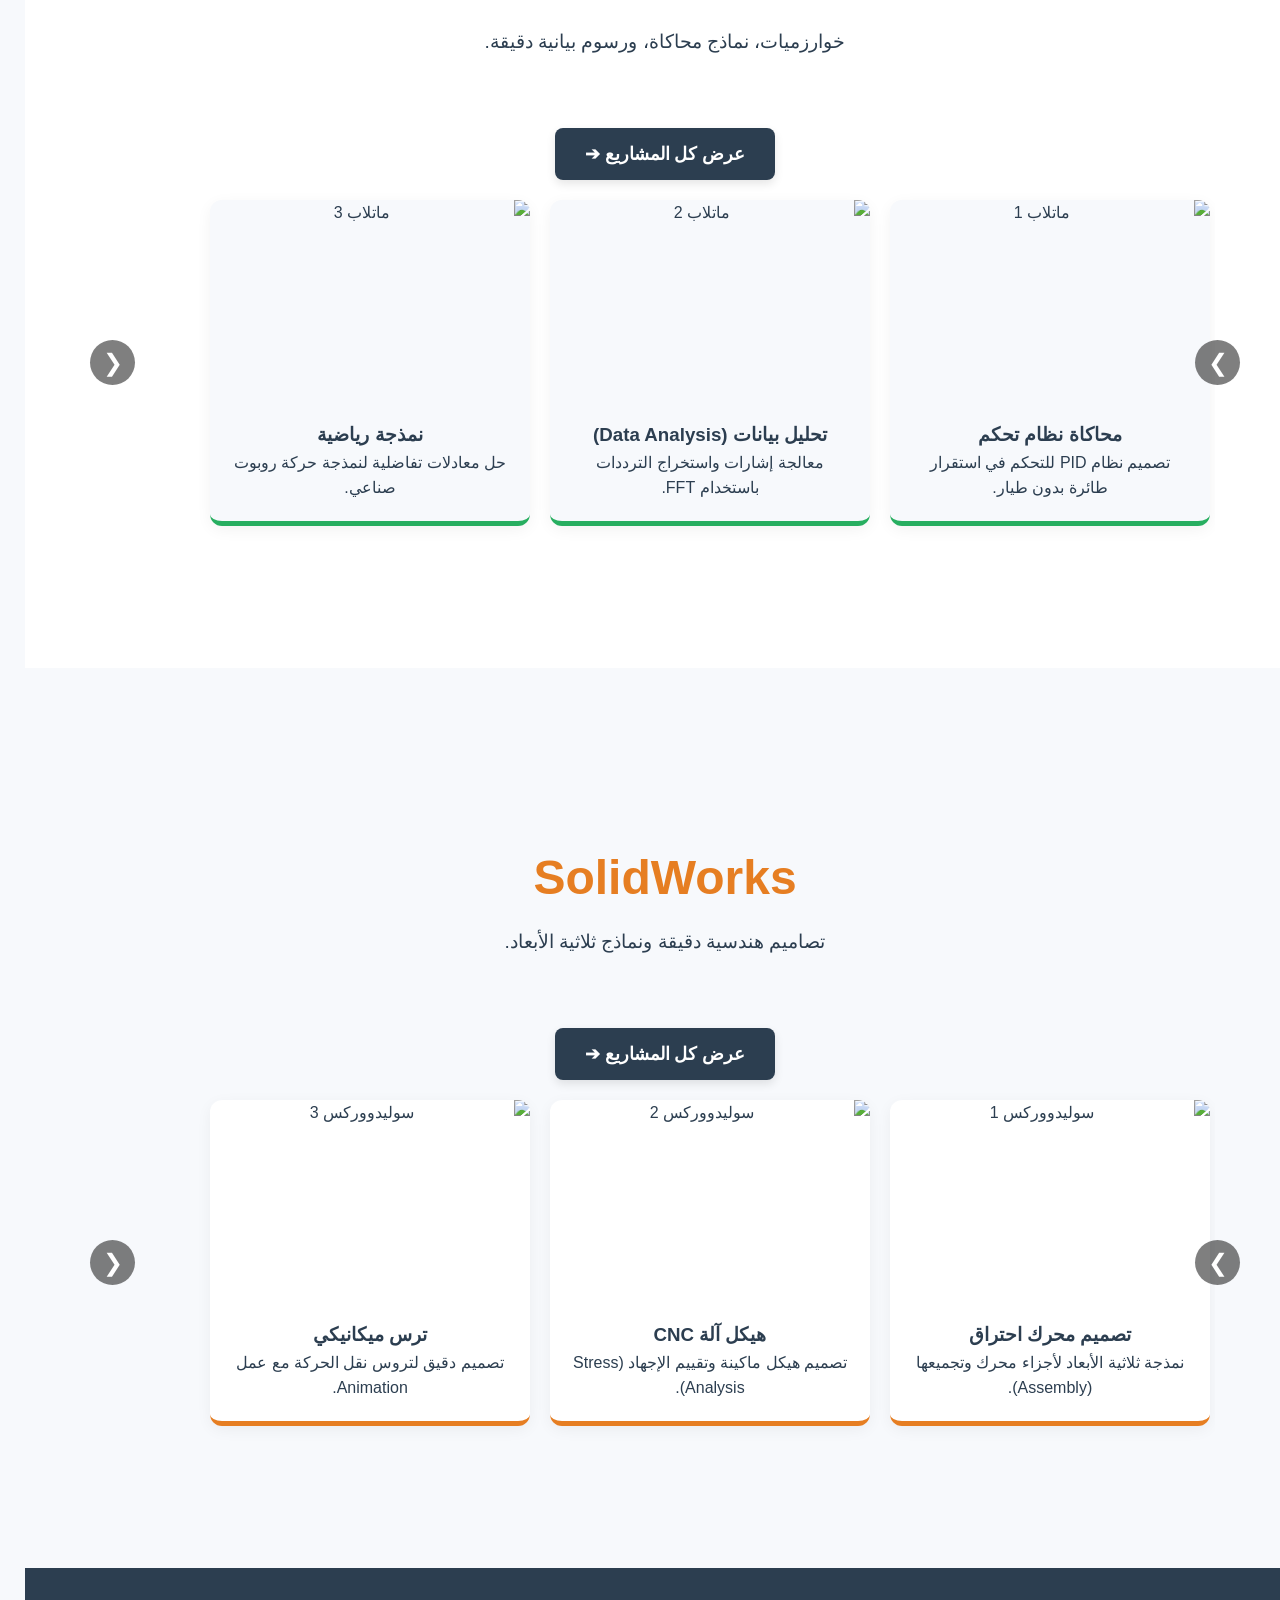
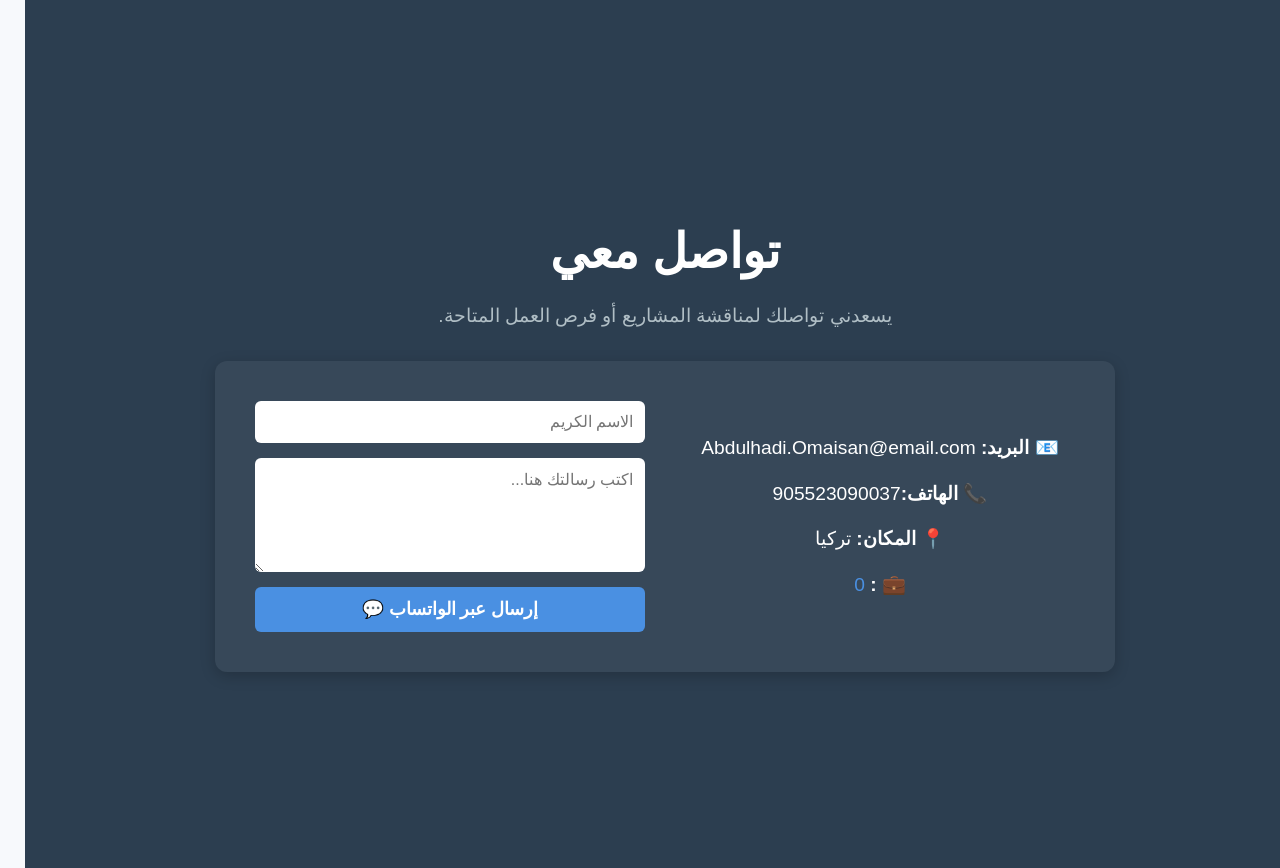
==== commit a427c9b9: "Update index.html" ====
--- a/index.html
+++ b/index.html
@@ -23,16 +23,19 @@
             <a href="web-projects.html" class="view-all-btn">عرض كل المشاريع ➔</a>
         </div>
         
-        <div class="carousel-wrapper">
-            <button class="nav-btn prev-btn">&#10095;</button>
-            <div class="carousel-track">
-                <div class="card">
-                    <img src="img/web1-main.jpg" alt="مشروع ويب 1">
-                    <div class="card-content">
-                        <h3>مشروع متجر إلكتروني</h3>
-                        <p>تصميم واجهة متجر تفاعلية ومريحة للمستخدم.</p>
-                    </div>
+        <div class="projects-grid">
+        
+        <a href="project-web-1.html" class="card-link">
+            <div class="card" style="border-top: 5px solid var(--web-color); border-bottom: none;">
+                <img src="img/web1-main.jpg" alt="مشروع 1">
+                <div class="card-content">
+                    <h3>مشروع متجر إلكتروني</h3>
+                    <p>انقر لمعرفة تفاصيل المشروع ورؤية المزيد من الصور.</p>
                 </div>
+            </div>
+        </a>
+
+        </div>
                 <div class="card">
                     <img src="img/web1-main.jpg" alt="مشروع ويب 2">
                     <div class="card-content">
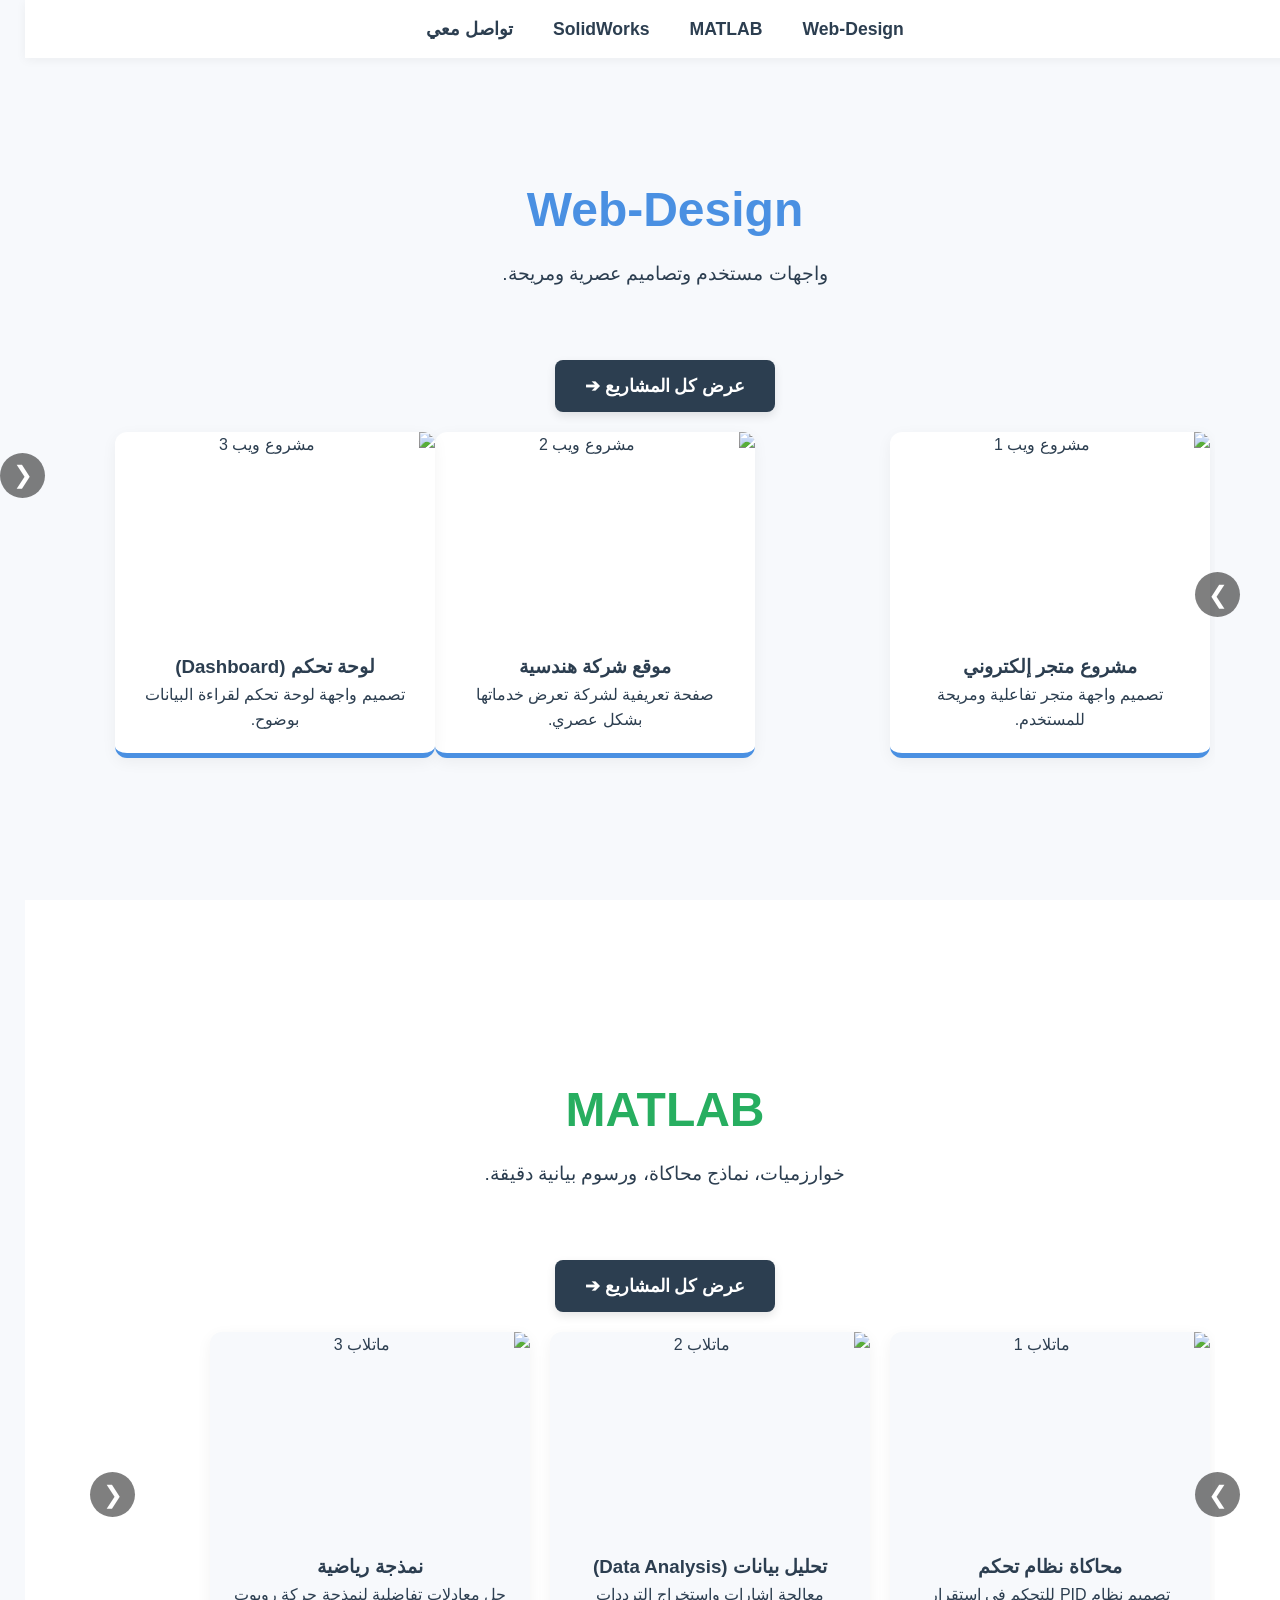
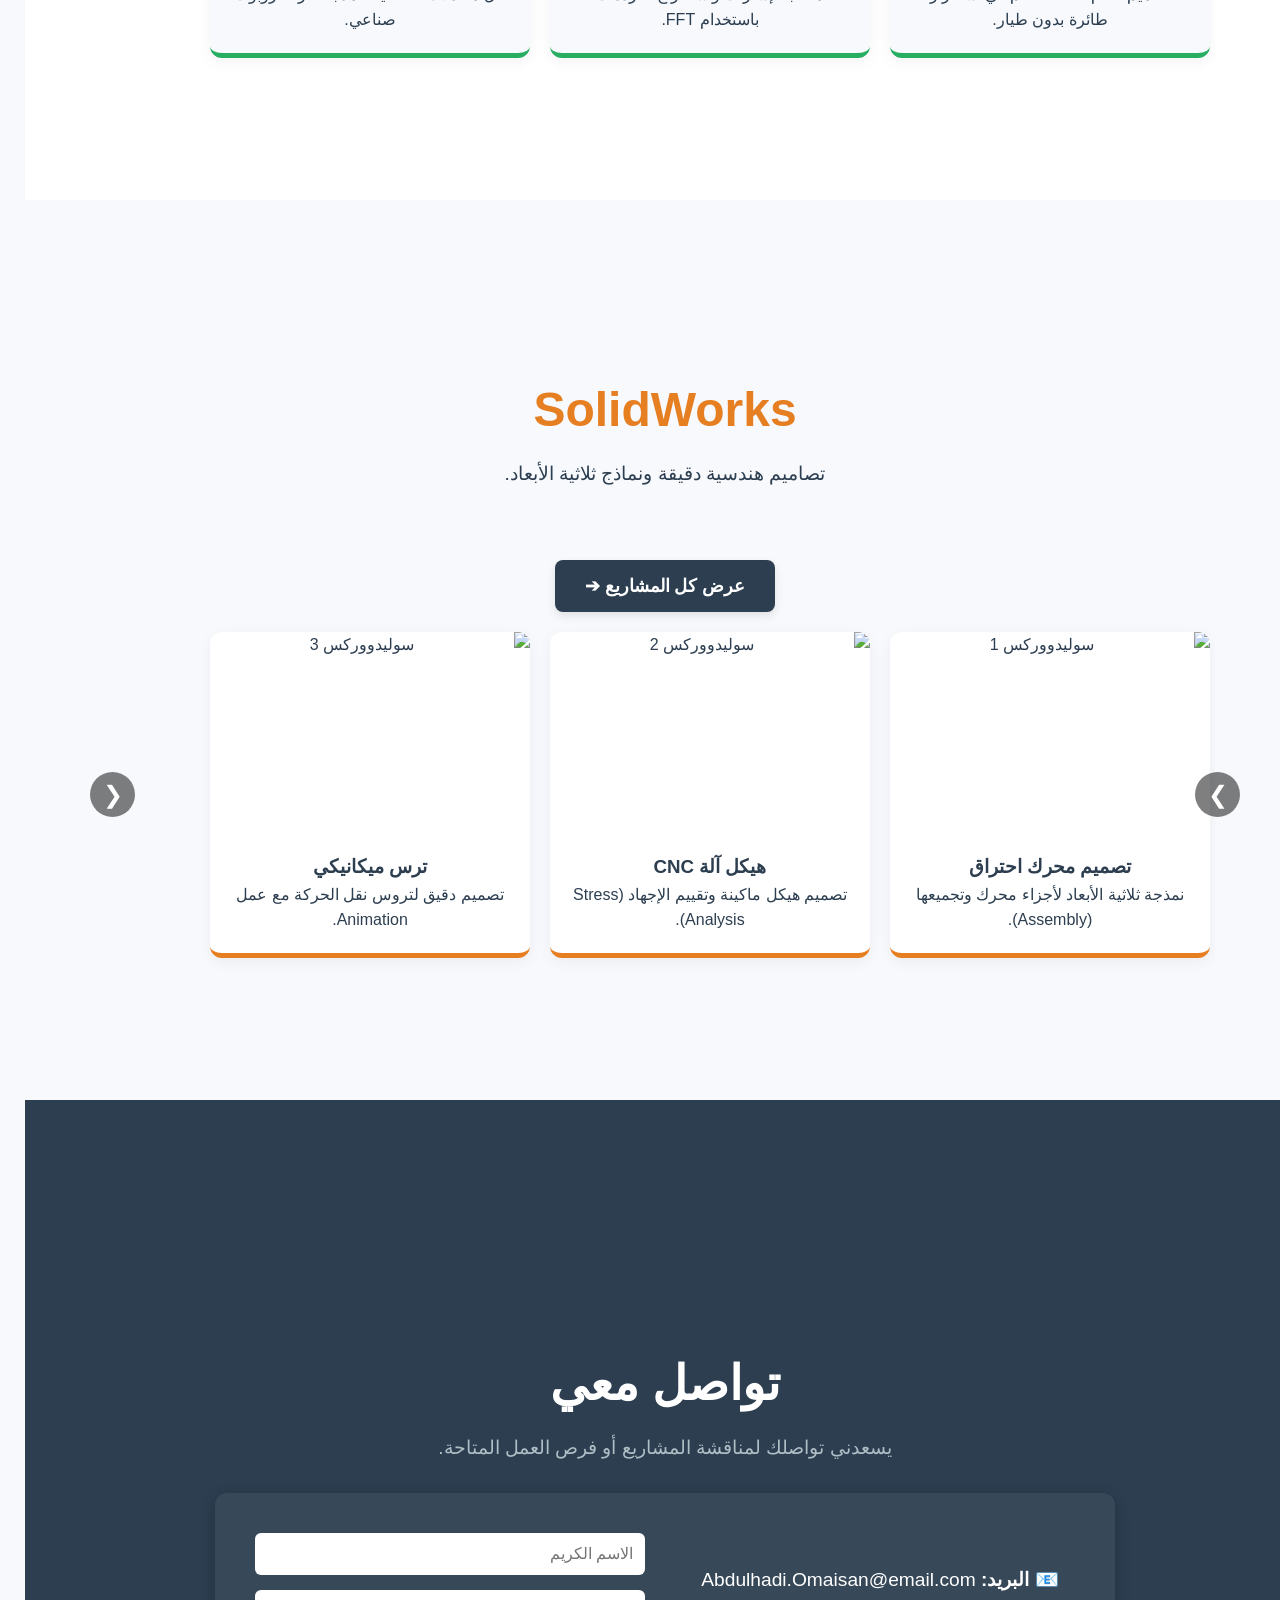
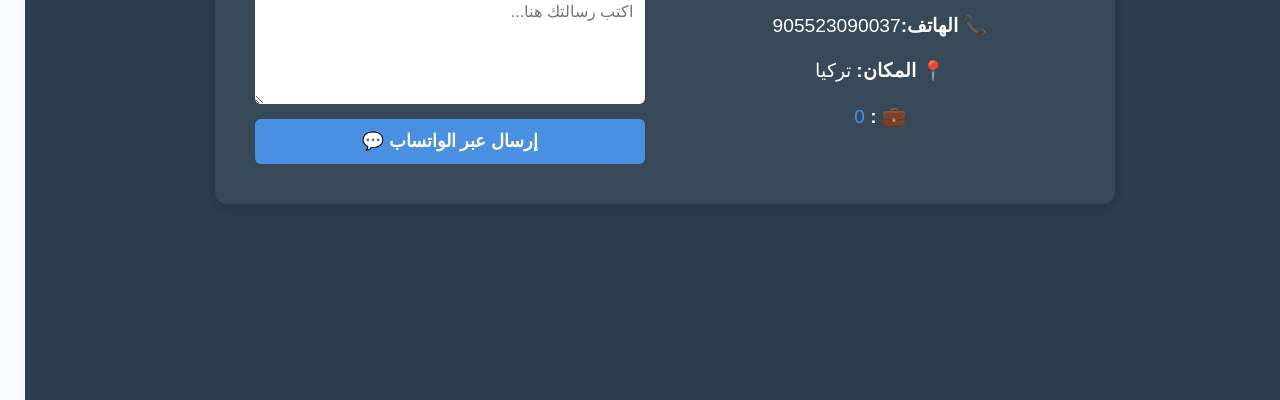
==== commit 222a8b3f: "Update index.html" ====
--- a/index.html
+++ b/index.html
@@ -23,17 +23,16 @@
             <a href="web-projects.html" class="view-all-btn">عرض كل المشاريع ➔</a>
         </div>
         
-        <div class="projects-grid">
-        
-        <a href="project-web-1.html" class="card-link">
-            <div class="card" style="border-top: 5px solid var(--web-color); border-bottom: none;">
-                <img src="img/web1-main.jpg" alt="مشروع 1">
-                <div class="card-content">
-                    <h3>مشروع متجر إلكتروني</h3>
-                    <p>انقر لمعرفة تفاصيل المشروع ورؤية المزيد من الصور.</p>
+        <div class="carousel-wrapper">
+            <button class="nav-btn prev-btn">&#10095;</button>
+            <div class="carousel-track">
+                <div class="card">
+                    <img src="img/web1-main.jpg" alt="مشروع ويب 1">
+                    <div class="card-content">
+                        <h3>مشروع متجر إلكتروني</h3>
+                        <p>تصميم واجهة متجر تفاعلية ومريحة للمستخدم.</p>
+                    </div>
                 </div>
-            </div>
-        </a>
 
         </div>
                 <div class="card">
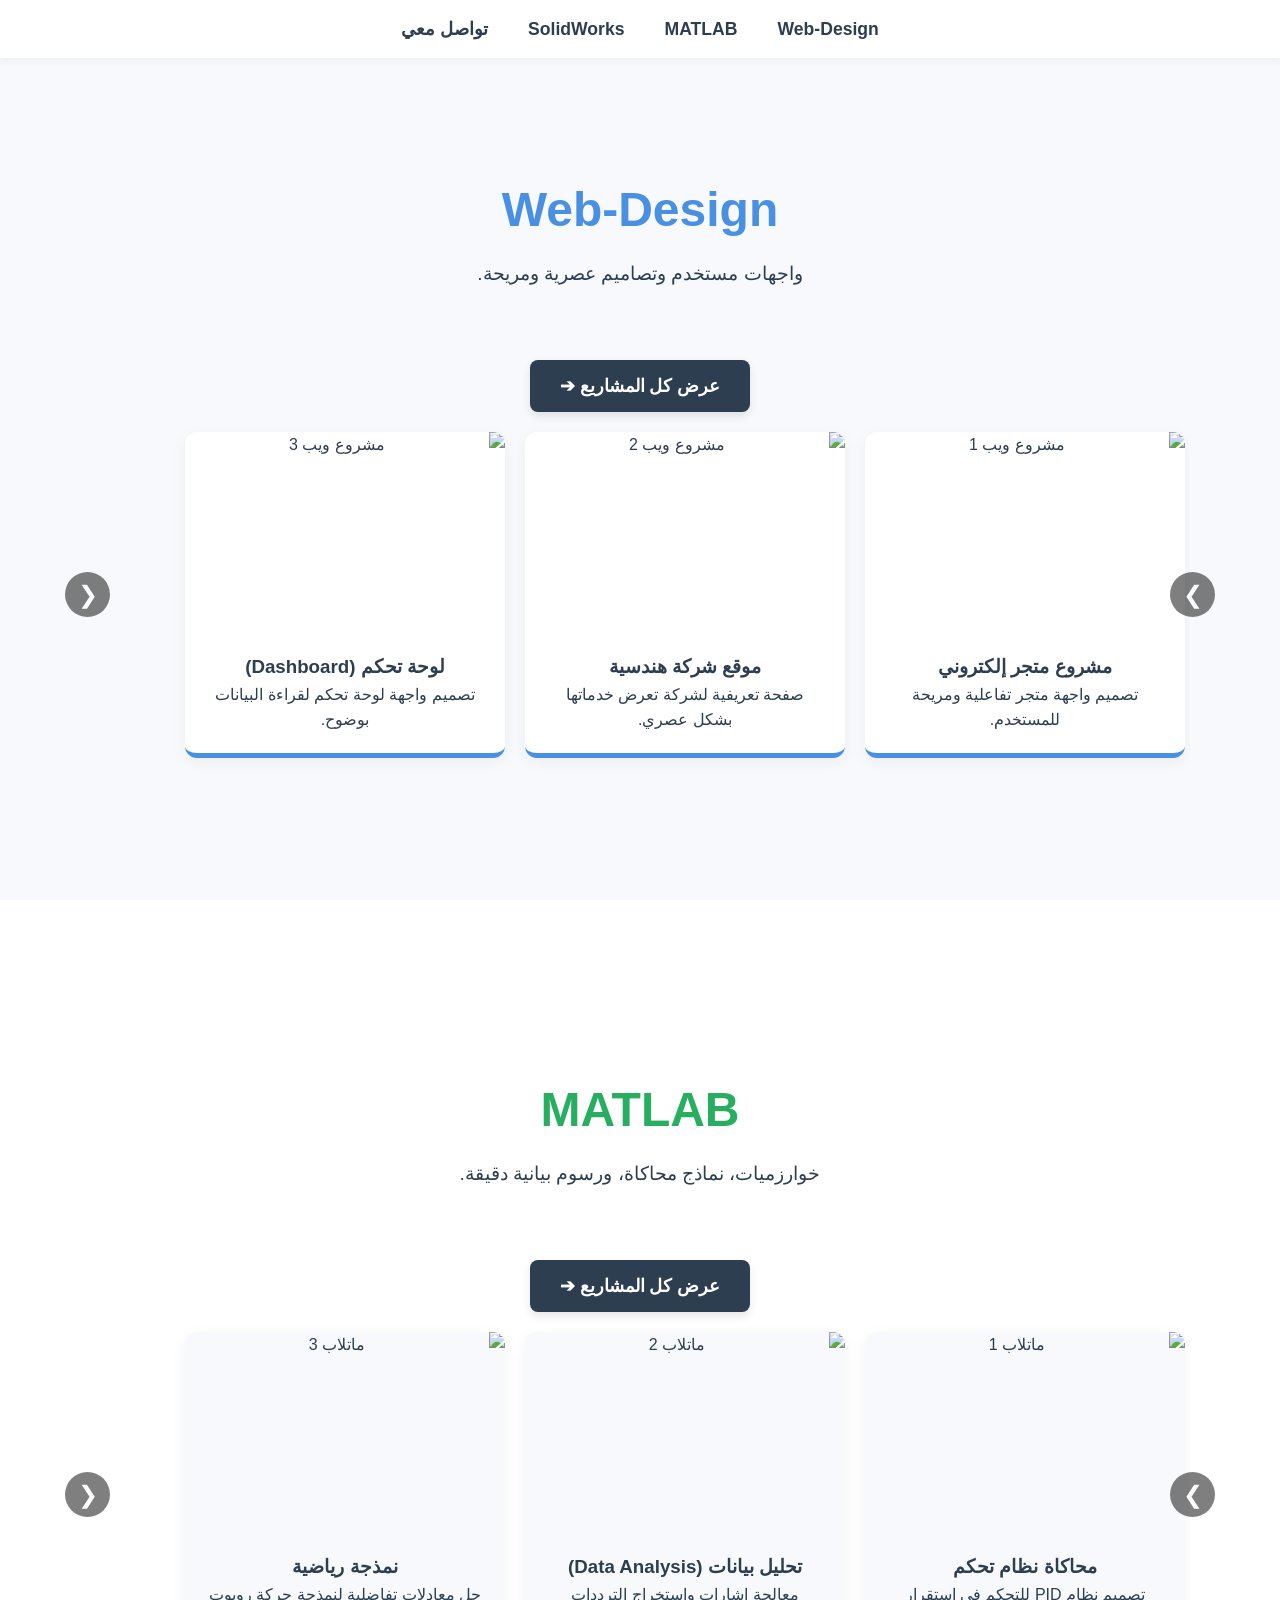
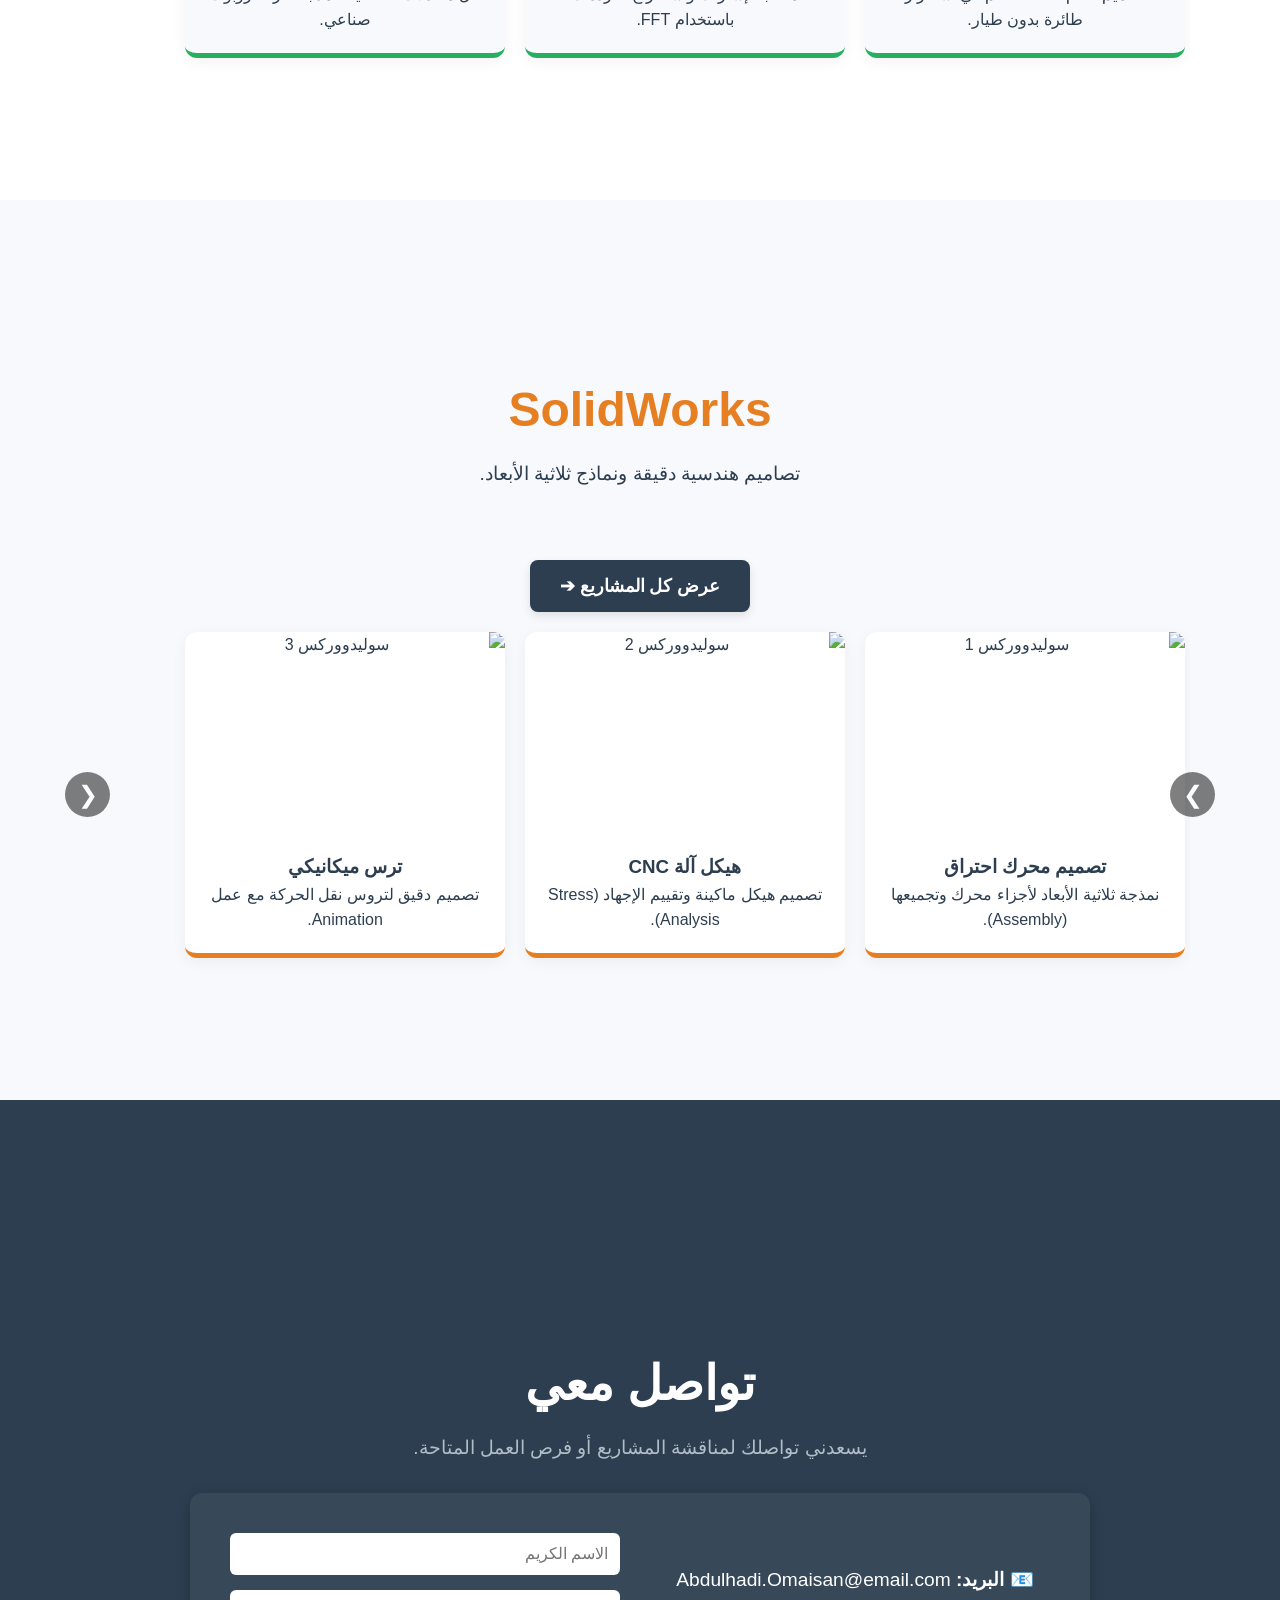
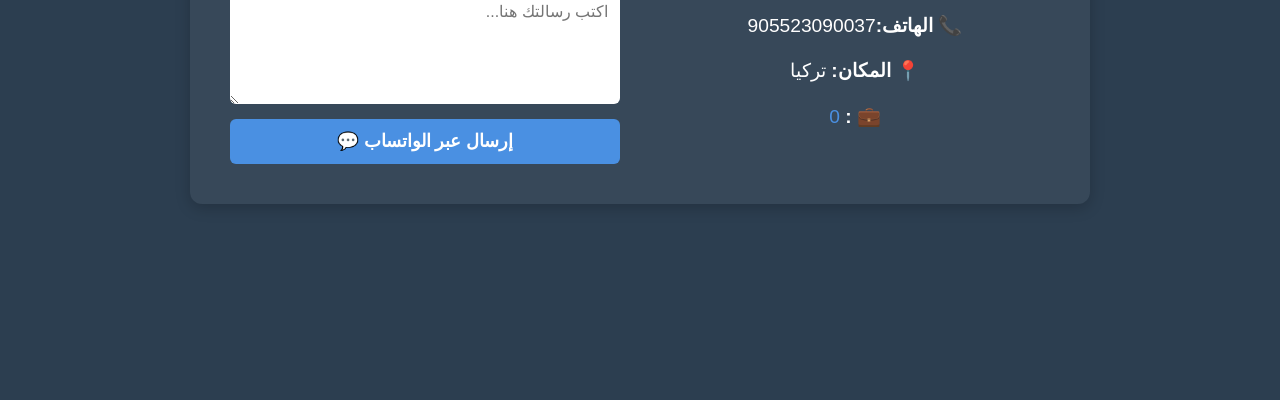
==== commit 62d0bbab: "Update index.html" ====
--- a/index.html
+++ b/index.html
@@ -34,7 +34,6 @@
                     </div>
                 </div>
 
-        </div>
                 <div class="card">
                     <img src="img/web1-main.jpg" alt="مشروع ويب 2">
                     <div class="card-content">
